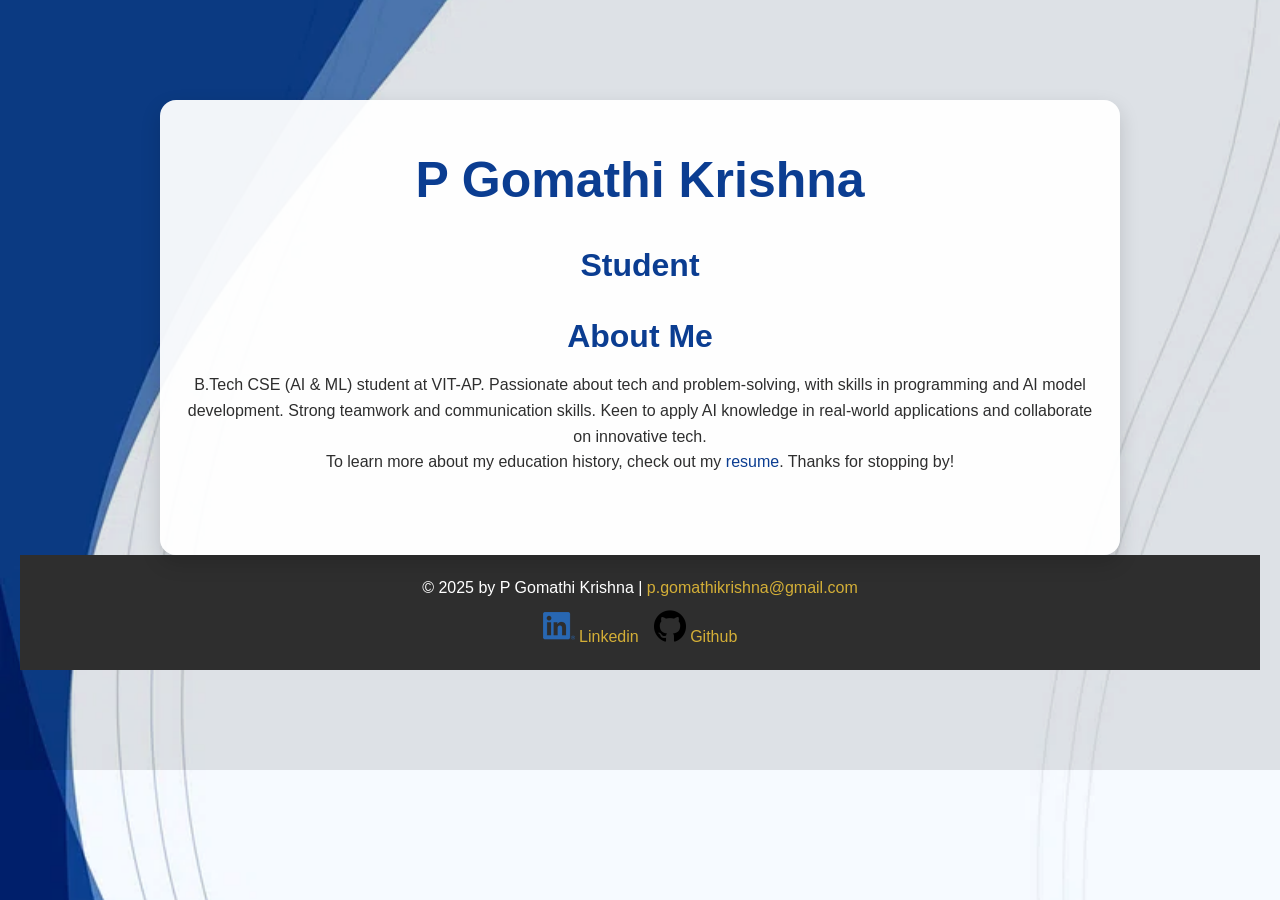
==== index.html @ f2b065a1 "initial commit" ====
<!DOCTYPE html>
<html lang="en">
  <head>
    <meta charset="UTF-8" />
    <meta name="viewport" content="width=device-width, initial-scale=1" />
    <title>P Gomathi Krishna | Student</title>
    <link rel="icon" type="image/x-icon" href="images/cv.png" />
    <link rel="stylesheet" href="Style.css" />
  </head>
  <body class="home">
    <!-- INTRO -->
    <div class="content-wrapper">
      <div class="content-bg">
        <header>
          <h1>P Gomathi Krishna</h1>
          <h2>Student</h2>
        </header>

        <!-- ABOUT ME -->
        <main>
          <section class="resume-section">
            <h2>About Me</h2>
            <p id="profile-summary">
              B.Tech CSE (AI & ML) student at VIT-AP. Passionate about tech and problem-solving,
             with skills in programming and AI model development. Strong teamwork and communication
             skills. Keen to apply AI knowledge in real-world applications and collaborate on innovative tech.
            </p>
            <p>
              To learn more about my education history, check out my
              <a href="resume.html">resume</a>. Thanks for stopping by!
            </p>
          </section>
        </main>
      </div>
    </div>

    <!-- FOOTER INFO, SOCIAL MEDIA -->
    <footer>
      <p>
       © 2025 by P Gomathi Krishna |
        <a href="mailto:p.gomathikrishna@gmail.com">p.gomathikrishna@gmail.com</a>
      </p>
      <ul class="socials">
        <li>
          <a href="https://www.linkedin.com/in/gomathi-krishna-73739b313/" target="_blank">
            <img src="icon-logo-linkedin.png" />
            Linkedin
          </a>
        </li>
        <li>
          <a href="https://github.com/gomathikrishna5" target="_blank">
            <img src="github logo.png"/>
            Github
          </a>
        </li>
      </ul>
    </footer>
  </body>
</html>
---- Style.css ----
/* Professional Theme Colors */
:root {
  --navy: #0b3d91;
  --gold: #d4af37;
  --white: #ffffff;
  --charcoal: #2e2e2e;
  --sky: #a2d2ff;
}

/* Global Styles */
html {
  font-size: 62.5%;
  box-sizing: border-box;
  scroll-behavior: smooth;
}
*, *::before, *::after {
  box-sizing: inherit;
  margin: 0;
  padding: 0;
}
body {
  font-family: 'Segoe UI', sans-serif;
  background: url('background.png') center/cover no-repeat fixed;
  color: var(--charcoal);
  font-size: 1.6rem;
  line-height: 1.6;
  backdrop-filter: brightness(0.9);
}

/* Wrapper */
.content-wrapper {
  max-width: 960px;
  margin: auto;
  padding: 40px 20px;
  background: rgba(255, 255, 255, 0.95);
  border-radius: 16px;
  animation: fadeInUp 1.5s ease forwards;
  box-shadow: 0 8px 20px rgba(0,0,0,0.15);
}

/* Headings */
h1, h2, h3 {
  color: var(--navy);
  font-weight: 600;
  animation: fadeIn 1.5s ease forwards;
}
h1 {
  font-size: 5rem;
  margin-bottom: 10px;
}
h2 {
  font-size: 3.2rem;
  margin: 20px 0 10px;
}
h3 {
  font-size: 2.2rem;
  margin-bottom: 5px;
}

/* Links & Buttons */
a {
  color: var(--navy);
  text-decoration: none;
  transition: all 0.3s ease;
  position: relative;
}
a:hover {
  color: var(--gold);
  transform: scale(1.05);
}

.btn {
  background-color: var(--navy);
  color: var(--white);
  padding: 10px 20px;
  border: none;
  border-radius: 8px;
  font-size: 1.4rem;
  text-transform: uppercase;
  cursor: pointer;
  transition: all 0.3s ease;
  animation: pulse 2.5s infinite;
}
.btn:hover {
  background-color: var(--gold);
  color: var(--navy);
  transform: scale(1.1);
  animation: none;
}

/* Home Intro Section */
.home {
  text-align: center;
  padding: 100px 20px;
  animation: slideIn 1.5s ease-out forwards;
}

/* Sections */
section {
  margin-bottom: 40px;
  opacity: 0;
  transform: translateY(30px);
  animation: fadeInUp 1.2s ease forwards;
}
section:nth-of-type(1) { animation-delay: 0.2s; }
section:nth-of-type(2) { animation-delay: 0.4s; }
section:nth-of-type(3) { animation-delay: 0.6s; }
section:nth-of-type(4) { animation-delay: 0.8s; }

/* Table Layouts */
table {
  width: 100%;
  border-collapse: collapse;
  margin-top: 15px;
  box-shadow: 0 4px 10px rgba(0,0,0,0.1);
  border-radius: 8px;
  overflow: hidden;
  animation: fadeIn 1.5s ease forwards;
}
th, td {
  border: 1px solid var(--sky);
  padding: 12px 15px;
  text-align: left;
}
th {
  background-color: var(--navy);
  color: var(--white);
  font-weight: 600;
}
tbody tr:nth-child(even) {
  background-color: #f9faff;
  transition: background-color 0.3s ease;
}
tbody tr:hover {
  background-color: var(--sky);
  color: var(--navy);
}
td {
  background-color: var(--white);
}

/* Images inside projects or table */
.project-item img, table img {
  width: 100%;
  border-radius: 8px;
  transition: transform 0.4s ease;
}
.project-item img:hover, table img:hover {
  transform: scale(1.05);
}

/* Footer */
footer {
  background-color: var(--charcoal);
  color: var(--white);
  text-align: center;
  padding: 20px;
  opacity: 0;
  animation: fadeIn 2s ease forwards 1.8s;
}
footer a {
  color: var(--gold);
  transition: color 0.3s ease, transform 0.3s ease;
}
footer a:hover {
  color: var(--sky);
  transform: scale(1.2);
}
.socials {
  list-style: none;
  display: flex;
  justify-content: center;
  gap: 15px;
  padding-top: 10px;
}
.socials img {
  width: 32px;
  cursor: pointer;
  transition: transform 0.3s ease, opacity 0.3s ease;
}
.socials img:hover {
  transform: scale(1.15);
  opacity: 0.8;
}

/* Animations */
@keyframes fadeIn {
  from { opacity: 0; }
  to { opacity: 1; }
}
@keyframes fadeInUp {
  from { opacity: 0; transform: translateY(30px); }
  to { opacity: 1; transform: translateY(0); }
}
@keyframes slideIn {
  from { opacity: 0; transform: translateX(-20px); }
  to { opacity: 1; transform: translateX(0); }
}
@keyframes pulse {
  0%, 100% { transform: scale(1); box-shadow: 0 0 0 0 rgba(212, 175, 55, 0.7); }
  50% { transform: scale(1.05); box-shadow: 0 0 12px 8px rgba(212, 175, 55, 0); }
}

/* Responsive */
@media (max-width: 600px) {
  h1 { font-size: 3.8rem; }
  h2 { font-size: 2.4rem; }
  .content-wrapper { padding: 20px; }
}
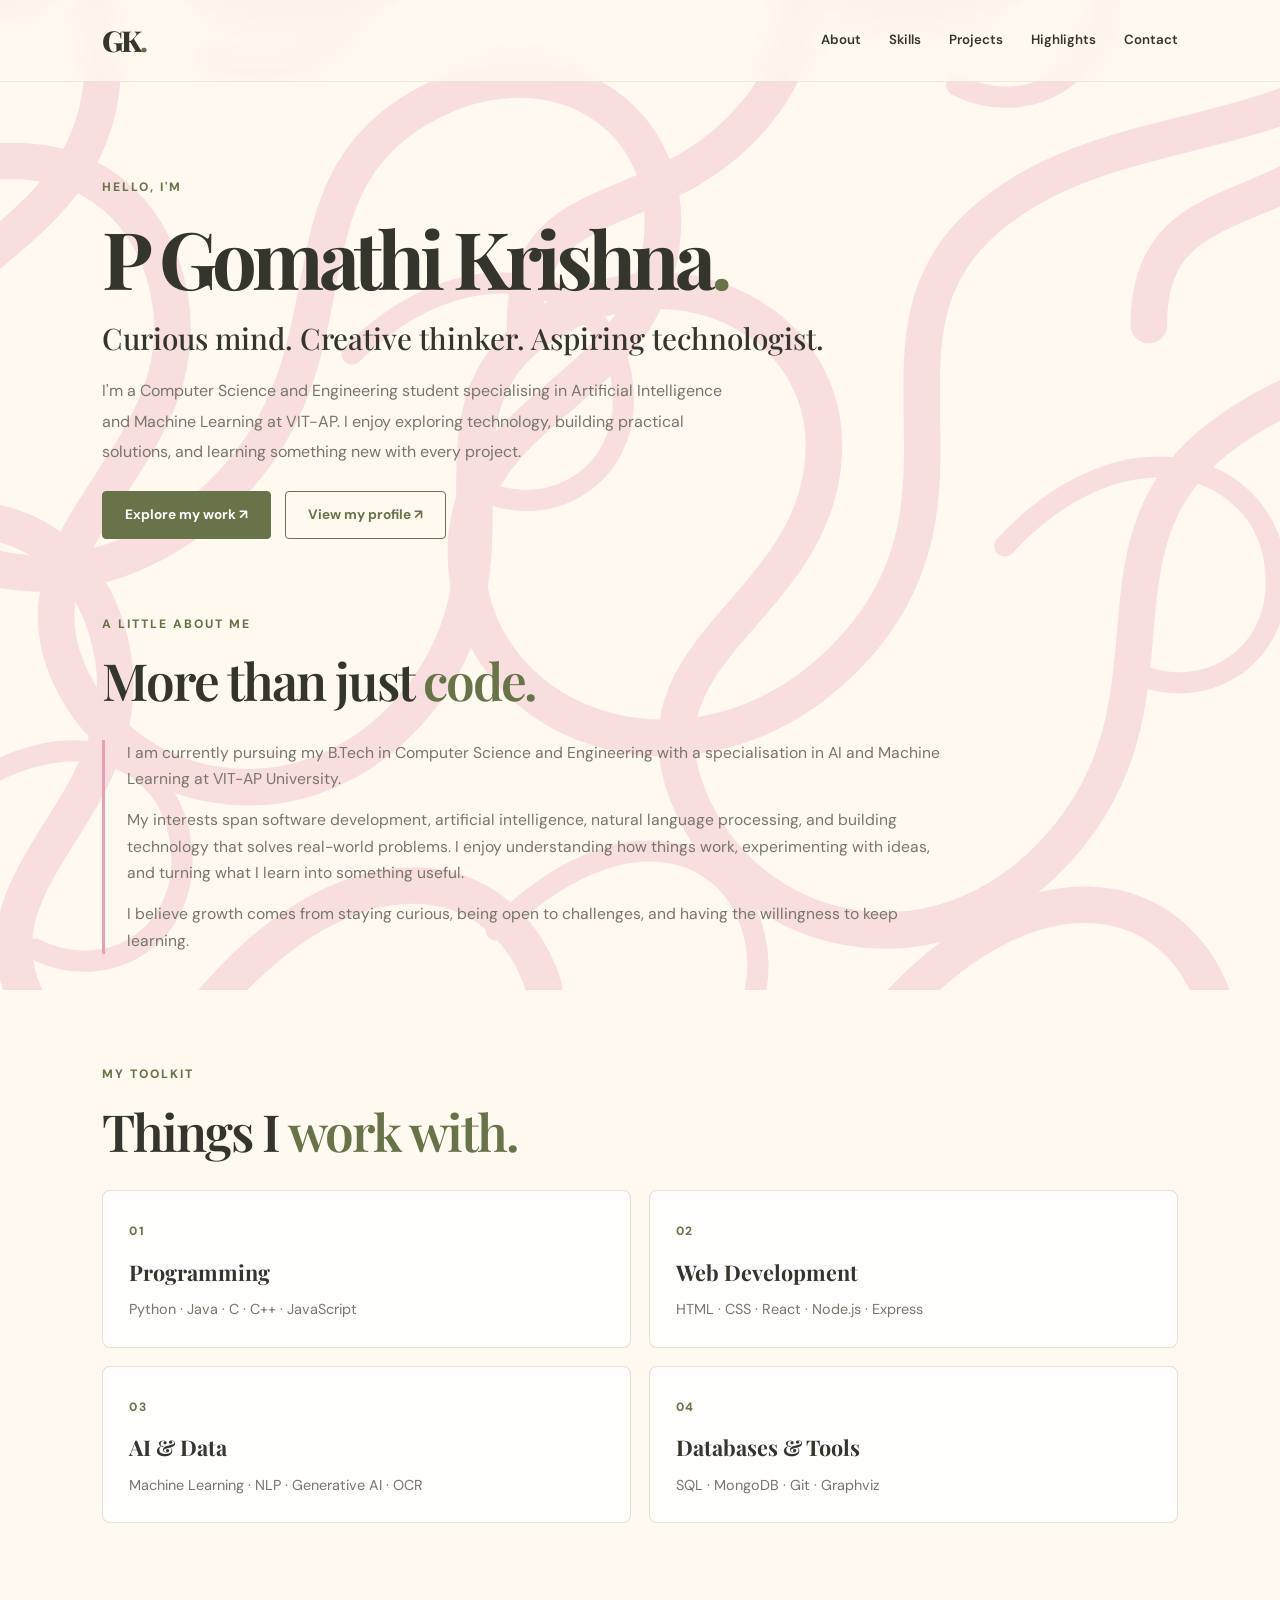
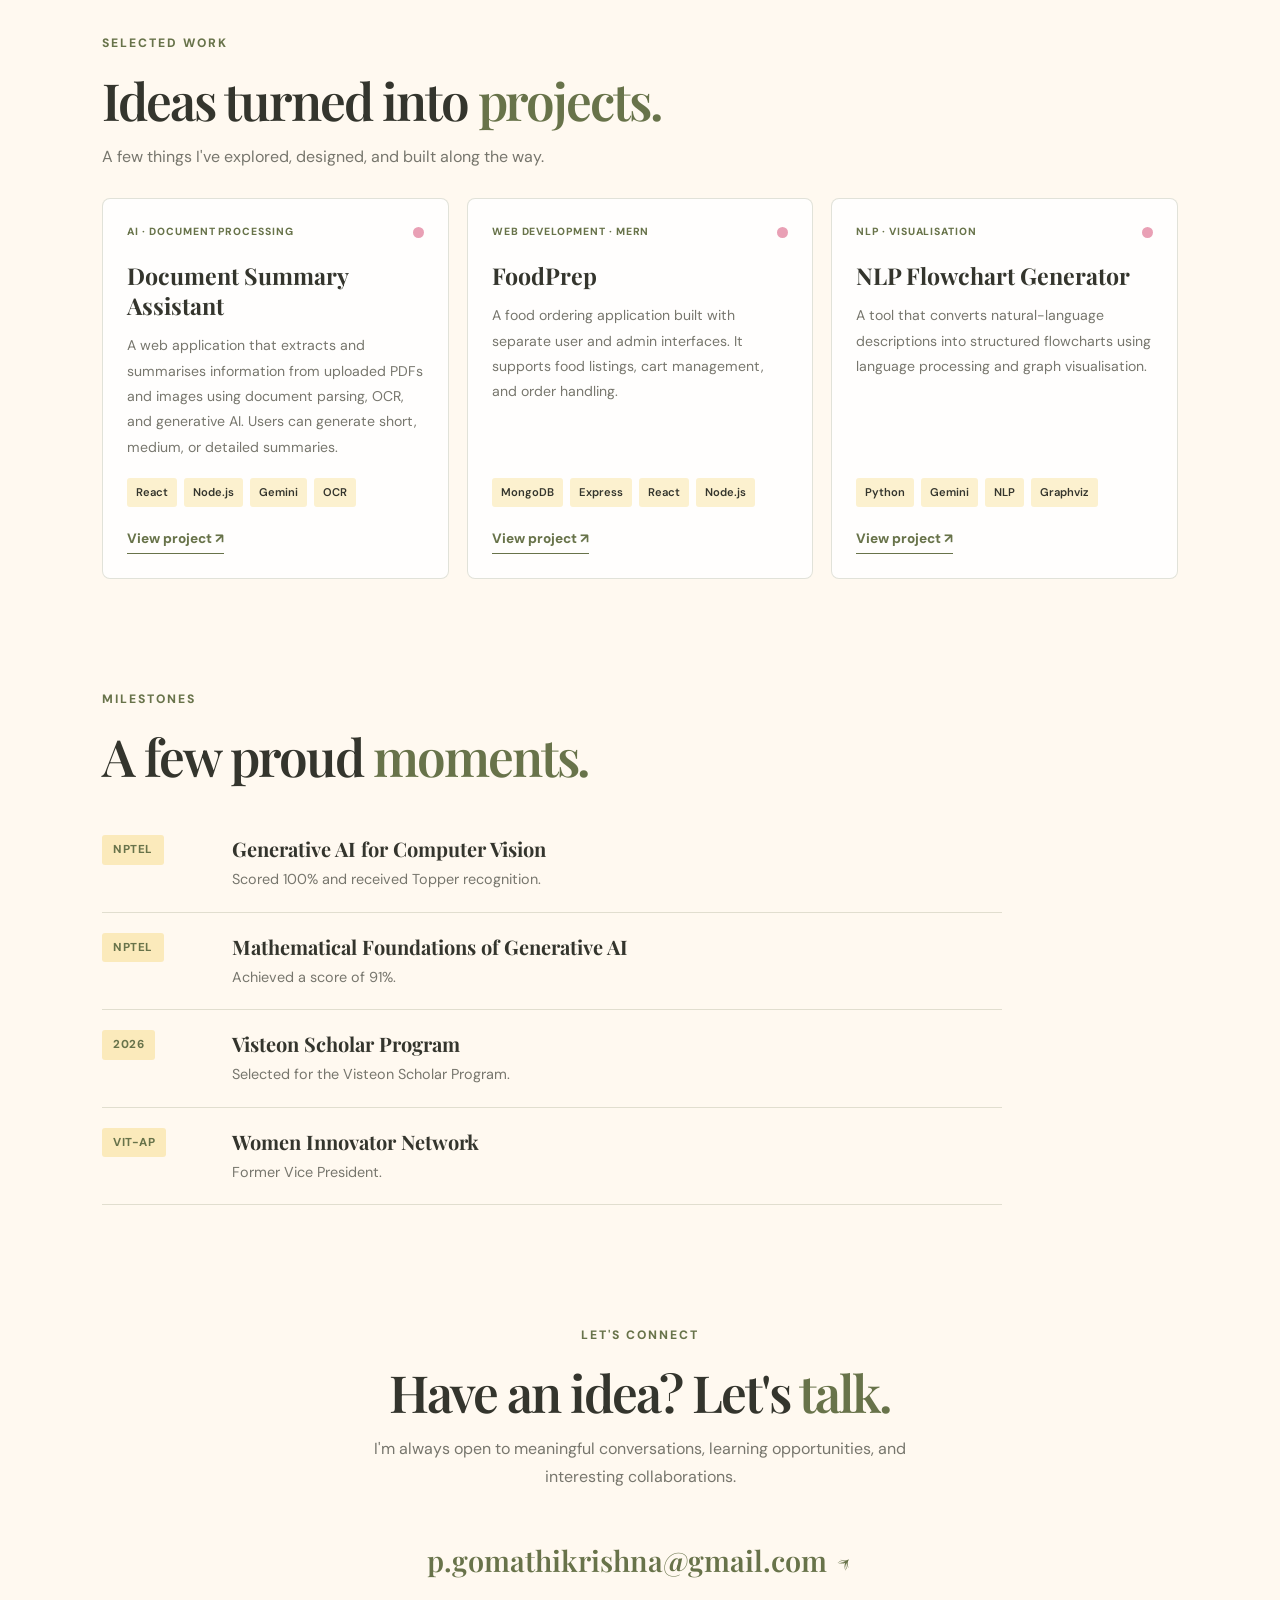
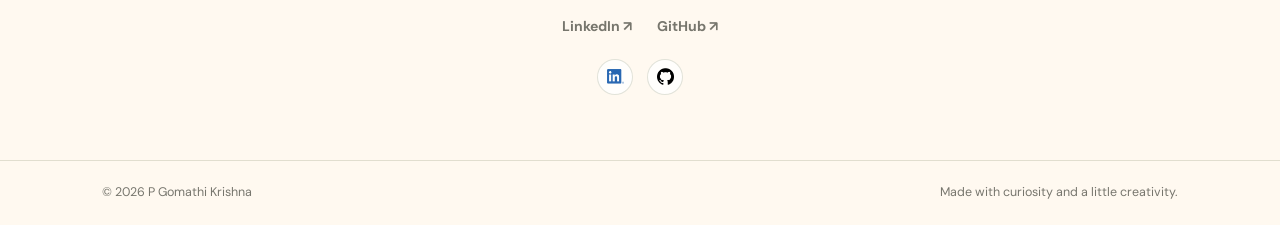
==== commit 71fb2601: "Update portfolio and add README" ====
--- a/index.html
+++ b/index.html
@@ -1,59 +1,266 @@
+
 <!DOCTYPE html>
 <html lang="en">
-  <head>
-    <meta charset="UTF-8" />
-    <meta name="viewport" content="width=device-width, initial-scale=1" />
-    <title>P Gomathi Krishna | Student</title>
-    <link rel="icon" type="image/x-icon" href="images/cv.png" />
-    <link rel="stylesheet" href="Style.css" />
-  </head>
-  <body class="home">
-    <!-- INTRO -->
-    <div class="content-wrapper">
-      <div class="content-bg">
-        <header>
-          <h1>P Gomathi Krishna</h1>
-          <h2>Student</h2>
-        </header>
-
-        <!-- ABOUT ME -->
-        <main>
-          <section class="resume-section">
-            <h2>About Me</h2>
-            <p id="profile-summary">
-              B.Tech CSE (AI & ML) student at VIT-AP. Passionate about tech and problem-solving,
-             with skills in programming and AI model development. Strong teamwork and communication
-             skills. Keen to apply AI knowledge in real-world applications and collaborate on innovative tech.
-            </p>
-            <p>
-              To learn more about my education history, check out my
-              <a href="resume.html">resume</a>. Thanks for stopping by!
-            </p>
-          </section>
-        </main>
-      </div>
-    </div>
-
-    <!-- FOOTER INFO, SOCIAL MEDIA -->
-    <footer>
-      <p>
-       © 2025 by P Gomathi Krishna |
-        <a href="mailto:p.gomathikrishna@gmail.com">p.gomathikrishna@gmail.com</a>
-      </p>
-      <ul class="socials">
-        <li>
-          <a href="https://www.linkedin.com/in/gomathi-krishna-73739b313/" target="_blank">
-            <img src="icon-logo-linkedin.png" />
-            Linkedin
-          </a>
-        </li>
-        <li>
-          <a href="https://github.com/gomathikrishna5" target="_blank">
-            <img src="github logo.png"/>
-            Github
-          </a>
-        </li>
-      </ul>
-    </footer>
-  </body>
+<head>
+  <meta charset="UTF-8">
+  <meta name="viewport" content="width=device-width, initial-scale=1.0">
+  <meta name="description" content="Portfolio of P Gomathi Krishna, Computer Science and Engineering student specialising in AI and Machine Learning.">
+  <title>P Gomathi Krishna | Portfolio</title>
+  <link rel="stylesheet" href="Style.css">
+</head>
+<body>
+
+  <header class="site-header">
+    <a href="index.html" class="logo">GK<span>.</span></a>
+    <nav class="navigation">
+      <a href="#about">About</a>
+      <a href="#skills">Skills</a>
+      <a href="#projects">Projects</a>
+      <a href="#highlights">Highlights</a>
+      <a href="#contact">Contact</a>
+    </nav>
+  </header>
+
+  <main>
+
+    <!-- HERO -->
+    <section class="hero">
+      <div class="hero-content">
+        <p class="eyebrow">HELLO, I'M</p>
+        <h1>P Gomathi Krishna<span>.</span></h1>
+        <h2>Curious mind. Creative thinker. Aspiring technologist.</h2>
+
+        <p class="hero-description">
+          I'm a Computer Science and Engineering student specialising in
+          Artificial Intelligence and Machine Learning at VIT-AP.
+          I enjoy exploring technology, building practical solutions,
+          and learning something new with every project.
+        </p>
+
+        <div class="hero-actions">
+          <a href="#projects" class="button button-primary">Explore my work ↗</a>
+          <a href="resume.html" class="button button-outline">View my profile ↗</a>
+        </div>
+      </div>
+    </section>
+
+    <!-- ABOUT -->
+    <section class="section about-section" id="about">
+      <div class="section-heading">
+        <p class="section-kicker">A LITTLE ABOUT ME</p>
+        <h2>More than just <span>code.</span></h2>
+      </div>
+
+      <div class="about-content">
+        <p>
+          I am currently pursuing my B.Tech in Computer Science and
+          Engineering with a specialisation in AI and Machine Learning
+          at VIT-AP University.
+        </p>
+        <p>
+          My interests span software development, artificial intelligence,
+          natural language processing, and building technology that
+          solves real-world problems. I enjoy understanding how things
+          work, experimenting with ideas, and turning what I learn into
+          something useful.
+        </p>
+        <p>
+          I believe growth comes from staying curious, being open to
+          challenges, and having the willingness to keep learning.
+        </p>
+      </div>
+    </section>
+
+    <!-- SKILLS -->
+    <section class="section skills-section" id="skills">
+      <div class="section-heading">
+        <p class="section-kicker">MY TOOLKIT</p>
+        <h2>Things I <span>work with.</span></h2>
+      </div>
+
+      <div class="skills-grid">
+        <article class="skill-card">
+          <span class="skill-number">01</span>
+          <h3>Programming</h3>
+          <p>Python · Java · C · C++ · JavaScript</p>
+        </article>
+
+        <article class="skill-card">
+          <span class="skill-number">02</span>
+          <h3>Web Development</h3>
+          <p>HTML · CSS · React · Node.js · Express</p>
+        </article>
+
+        <article class="skill-card">
+          <span class="skill-number">03</span>
+          <h3>AI & Data</h3>
+          <p>Machine Learning · NLP · Generative AI · OCR</p>
+        </article>
+
+        <article class="skill-card">
+          <span class="skill-number">04</span>
+          <h3>Databases & Tools</h3>
+          <p>SQL · MongoDB · Git · Graphviz</p>
+        </article>
+      </div>
+    </section>
+
+    <!-- PROJECTS -->
+    <section class="section projects-section" id="projects">
+      <div class="section-heading">
+        <p class="section-kicker">SELECTED WORK</p>
+        <h2>Ideas turned into <span>projects.</span></h2>
+        <p class="section-description">
+          A few things I've explored, designed, and built along the way.
+        </p>
+      </div>
+
+      <div class="projects-grid">
+
+        <article class="project-card">
+          <div class="project-topline">
+            <span class="project-category">AI · DOCUMENT PROCESSING</span>
+            <span class="project-symbol"></span>
+          </div>
+          <h3>Document Summary Assistant</h3>
+          <p>
+            A web application that extracts and summarises information
+            from uploaded PDFs and images using document parsing,
+            OCR, and generative AI. Users can generate short, medium,
+            or detailed summaries.
+          </p>
+          <div class="project-tags">
+            <span>React</span>
+            <span>Node.js</span>
+            <span>Gemini</span>
+            <span>OCR</span>
+          </div>
+          <a class="text-link" href="https://github.com/gomathikrishna5/document-summary-assistant" target="_blank" rel="noopener noreferrer">View project ↗</a>
+        </article>
+
+        <article class="project-card">
+          <div class="project-topline">
+            <span class="project-category">WEB DEVELOPMENT · MERN</span>
+            <span class="project-symbol"></span>
+          </div>
+          <h3>FoodPrep</h3>
+          <p>
+            A food ordering application built with separate user and
+            admin interfaces. It supports food listings, cart
+            management, and order handling.
+          </p>
+          <div class="project-tags">
+            <span>MongoDB</span>
+            <span>Express</span>
+            <span>React</span>
+            <span>Node.js</span>
+          </div>
+          <a class="text-link" href="https://github.com/gomathikrishna5/FoodPrep" target="_blank" rel="noopener noreferrer">View project ↗</a>
+        </article>
+
+        <article class="project-card">
+          <div class="project-topline">
+            <span class="project-category">NLP · VISUALISATION</span>
+            <span class="project-symbol"></span>
+          </div>
+          <h3>NLP Flowchart Generator</h3>
+          <p>
+            A tool that converts natural-language descriptions into
+            structured flowcharts using language processing and
+            graph visualisation.
+          </p>
+          <div class="project-tags">
+            <span>Python</span>
+            <span>Gemini</span>
+            <span>NLP</span>
+            <span>Graphviz</span>
+          </div>
+          <a class="text-link" href="https://github.com/gomathikrishna5/nlp-flowchart-generator" target="_blank" rel="noopener noreferrer">View project ↗</a>
+        </article>
+
+      </div>
+    </section>
+
+    <!-- HIGHLIGHTS -->
+    <section class="section highlights-section" id="highlights">
+      <div class="section-heading">
+        <p class="section-kicker">MILESTONES</p>
+        <h2>A few proud <span>moments.</span></h2>
+      </div>
+
+      <div class="highlight-list">
+
+        <article class="highlight-item">
+          <span class="highlight-year">NPTEL</span>
+          <div>
+            <h3>Generative AI for Computer Vision</h3>
+            <p>Scored 100% and received Topper recognition.</p>
+          </div>
+        </article>
+
+        <article class="highlight-item">
+          <span class="highlight-year">NPTEL</span>
+          <div>
+            <h3>Mathematical Foundations of Generative AI</h3>
+            <p>Achieved a score of 91%.</p>
+          </div>
+        </article>
+
+        <article class="highlight-item">
+          <span class="highlight-year">2026</span>
+          <div>
+            <h3>Visteon Scholar Program</h3>
+            <p>Selected for the Visteon Scholar Program.</p>
+          </div>
+        </article>
+
+        <article class="highlight-item">
+          <span class="highlight-year">VIT-AP</span>
+          <div>
+            <h3>Women Innovator Network</h3>
+            <p>Former Vice President.</p>
+          </div>
+        </article>
+
+      </div>
+    </section>
+
+    <!-- CONTACT -->
+    <section class="section contact-section" id="contact">
+      <div class="section-heading">
+        <p class="section-kicker">LET'S CONNECT</p>
+        <h2>Have an idea? Let's <span>talk.</span></h2>
+        <p class="section-description">
+          I'm always open to meaningful conversations, learning
+          opportunities, and interesting collaborations.
+        </p>
+      </div>
+
+      <a class="contact-email" href="mailto:p.gomathikrishna@gmail.com">
+        p.gomathikrishna@gmail.com ↗
+      </a>
+
+      <div class="contact-links">
+        <a href="https://www.linkedin.com/in/gomathi-krishna-73739b313/" target="_blank" rel="noopener noreferrer">LinkedIn ↗</a>
+        <a href="https://github.com/gomathikrishna5" target="_blank" rel="noopener noreferrer">GitHub ↗</a>
+      </div>
+
+      <div class="social-icons">
+        <a class="social-icon" href="https://www.linkedin.com/in/gomathi-krishna-73739b313/" target="_blank" rel="noopener noreferrer" aria-label="LinkedIn">
+          <img src="icon-logo-linkedin.png" alt="LinkedIn">
+        </a>
+        <a class="social-icon" href="https://github.com/gomathikrishna5" target="_blank" rel="noopener noreferrer" aria-label="GitHub">
+          <img src="github logo.png" alt="GitHub">
+        </a>
+      </div>
+    </section>
+
+  </main>
+
+  <footer class="site-footer">
+    <p>© 2026 P Gomathi Krishna</p>
+    <p>Made with curiosity and a little creativity.</p>
+  </footer>
+
+</body>
 </html>
--- a/Style.css
+++ b/Style.css
@@ -1,209 +1,885 @@
-/* Professional Theme Colors */
+
+@import url('https://fonts.googleapis.com/css2?family=DM+Sans:wght@400;500;600;700;800&family=Playfair+Display:wght@500;600;700;800&display=swap');
+
 :root {
-  --navy: #0b3d91;
-  --gold: #d4af37;
-  --white: #ffffff;
-  --charcoal: #2e2e2e;
-  --sky: #a2d2ff;
-}
-
-/* Global Styles */
-html {
-  font-size: 62.5%;
+  --blush: #E9A0B5;
+  --olive: #68734A;
+  --yellow: #F5D77A;
+  --ivory: #FFF9F0;
+  --dark: #34352D;
+  --muted: #77766D;
+  --white: #FFFFFF;
+  --border: rgba(104, 115, 74, 0.2);
+  --serif: 'Playfair Display', Georgia, serif;
+  --sans: 'DM Sans', Arial, sans-serif;
+}
+
+* {
   box-sizing: border-box;
-  scroll-behavior: smooth;
-}
-*, *::before, *::after {
-  box-sizing: inherit;
   margin: 0;
   padding: 0;
 }
+
+html {
+  scroll-behavior: smooth;
+  scroll-padding-top: 90px;
+}
+
 body {
-  font-family: 'Segoe UI', sans-serif;
-  background: url('background.png') center/cover no-repeat fixed;
-  color: var(--charcoal);
-  font-size: 1.6rem;
-  line-height: 1.6;
-  backdrop-filter: brightness(0.9);
-}
-
-/* Wrapper */
-.content-wrapper {
-  max-width: 960px;
-  margin: auto;
-  padding: 40px 20px;
-  background: rgba(255, 255, 255, 0.95);
-  border-radius: 16px;
-  animation: fadeInUp 1.5s ease forwards;
-  box-shadow: 0 8px 20px rgba(0,0,0,0.15);
-}
-
-/* Headings */
-h1, h2, h3 {
-  color: var(--navy);
+  min-height: 100vh;
+  background-color: var(--ivory);
+  color: var(--dark);
+  font-family: var(--sans);
+  line-height: 1.7;
+  position: relative;
+  isolation: isolate;
+  overflow-x: hidden;
+}
+
+/* DENSE BLUSH-PINK SWIRL BACKGROUND */
+body::before {
+  content: "";
+  position: fixed;
+  inset: -10%;
+  z-index: -1;
+  pointer-events: none;
+  opacity: 0.30;
+  background-image: url("data:image/svg+xml,%3Csvg xmlns='http://www.w3.org/2000/svg' viewBox='0 0 1600 1200' preserveAspectRatio='xMidYMid slice'%3E%3Cg fill='none' stroke='%23E9A0B5' stroke-width='38' stroke-linecap='round'%3E%3Cpath d='M-150 180 C80 -20 250 40 240 210 C230 390 20 400 10 570 C0 730 210 790 360 650 C510 510 420 340 560 250 C700 160 850 250 820 400 C790 550 600 560 620 730 C640 900 870 970 1020 810 C1170 650 1020 480 1160 360 C1300 240 1500 300 1650 120'/%3E%3Cpath d='M-120 430 C100 230 280 280 310 440 C340 600 150 680 200 820 C250 960 450 1010 570 860 C690 710 560 560 700 470 C840 380 1010 470 990 620 C970 770 790 810 850 960 C910 1110 1110 1160 1240 1010 C1370 860 1260 700 1400 590 C1540 480 1660 540 1760 390'/%3E%3Cpath d='M-160 790 C40 610 220 650 250 810 C280 970 100 1040 160 1170'/%3E%3Cpath d='M380 -150 C200 40 320 170 470 140 C620 110 660 -40 800 -30 C940 -20 1020 130 920 250 C820 370 680 320 680 470'/%3E%3Cpath d='M1030 -160 C850 40 970 170 1120 140 C1270 110 1310 -40 1450 -30 C1590 -20 1670 130 1570 250 C1470 370 1330 320 1330 470'/%3E%3Cpath d='M350 1180 C500 1000 660 1030 700 1160'/%3E%3Cpath d='M1050 1200 C1200 1020 1360 1050 1400 1180'/%3E%3C/g%3E%3Cg fill='none' stroke='%23E9A0B5' stroke-width='22' stroke-linecap='round'%3E%3Cpath d='M-100 40 C100 190 180 160 260 50 C340 -60 470 -30 500 70 C530 170 430 230 350 190'/%3E%3Cpath d='M650 1100 C780 970 900 1010 920 1110 C940 1210 850 1270 770 1230'/%3E%3Cpath d='M1180 700 C1300 570 1440 610 1460 710 C1480 810 1390 870 1310 830'/%3E%3Cpath d='M40 1000 C170 870 300 900 320 1000 C340 1100 250 1160 170 1120'/%3E%3Cpath d='M500 500 C620 380 760 420 780 520 C800 620 710 680 630 640'/%3E%3Cpath d='M1000 80 C1120 -40 1260 0 1280 100 C1300 200 1210 260 1130 220'/%3E%3C/g%3E%3C/svg%3E");
+  background-size: cover;
+  background-position: center;
+  background-repeat: no-repeat;
+}
+
+a {
+  color: inherit;
+  text-decoration: none;
+}
+
+button {
+  font: inherit;
+}
+
+img {
+  max-width: 100%;
+  display: block;
+}
+
+/* HEADER */
+.site-header {
+  width: 100%;
+  min-height: 76px;
+  padding: 16px 8%;
+  display: flex;
+  align-items: center;
+  justify-content: space-between;
+  gap: 24px;
+  position: relative;
+  z-index: 5;
+  background: rgba(255, 249, 240, 0.78);
+  backdrop-filter: blur(12px);
+  border-bottom: 1px solid rgba(104, 115, 74, 0.12);
+}
+
+.logo {
+  font-family: var(--serif);
+  font-size: 1.8rem;
+  font-weight: 800;
+  letter-spacing: -0.08em;
+}
+
+.logo span,
+.hero h1 span,
+.section-heading h2 span,
+.profile-hero h1 span {
+  color: var(--olive);
+}
+
+.navigation {
+  display: flex;
+  align-items: center;
+  gap: 28px;
+}
+
+.navigation a {
+  font-size: 0.83rem;
   font-weight: 600;
-  animation: fadeIn 1.5s ease forwards;
-}
-h1 {
-  font-size: 5rem;
-  margin-bottom: 10px;
-}
-h2 {
-  font-size: 3.2rem;
-  margin: 20px 0 10px;
-}
-h3 {
-  font-size: 2.2rem;
+  color: var(--dark);
+  transition: color 0.2s ease;
+}
+
+.navigation a:hover {
+  color: var(--olive);
+}
+
+/* HERO */
+.hero {
+  min-height: auto;
+  padding: 95px 8% 45px;
+  display: flex;
+  align-items: center;
+  position: relative;
+}
+
+.hero-content {
+  max-width: 850px;
+}
+
+.eyebrow,
+.section-kicker {
+  color: var(--olive);
+  font-size: 0.76rem;
+  font-weight: 800;
+  letter-spacing: 0.16em;
+  text-transform: uppercase;
+  margin-bottom: 16px;
+}
+
+.hero h1 {
+  font-family: var(--serif);
+  font-size: clamp(2.5rem, 6.2vw, 5.4rem);
+  font-weight: 700;
+  letter-spacing: -0.065em;
+  line-height: 1.1;
+  white-space: nowrap;
+  margin-bottom: 16px;
+}
+
+.hero h2 {
+  font-family: var(--serif);
+  font-size: clamp(1.25rem, 2.5vw, 1.85rem);
+  font-weight: 500;
+  line-height: 1.4;
+  margin-bottom: 18px;
+}
+
+.hero-description {
+  max-width: 650px;
+  color: var(--muted);
+  font-size: 1rem;
+  line-height: 1.9;
+  margin-bottom: 24px;
+}
+
+.hero-actions {
+  display: flex;
+  align-items: center;
+  flex-wrap: wrap;
+  gap: 14px;
+}
+
+.button {
+  min-height: 46px;
+  padding: 11px 22px;
+  border: 1px solid var(--olive);
+  border-radius: 4px;
+  display: inline-flex;
+  align-items: center;
+  justify-content: center;
+  font-size: 0.85rem;
+  font-weight: 700;
+  cursor: pointer;
+  transition: transform 0.2s ease, background 0.2s ease;
+}
+
+.button:hover {
+  transform: translateY(-3px);
+}
+
+.button-primary {
+  color: var(--white);
+  background: var(--olive);
+}
+
+.button-primary:hover {
+  background: #535e3a;
+}
+
+.button-outline {
+  color: var(--olive);
+  background: rgba(255, 249, 240, 0.7);
+}
+
+.button-outline:hover {
+  background: var(--yellow);
+}
+
+/* GENERAL SECTIONS */
+.section {
+  padding: 55px 8%;
+  position: relative;
+}
+
+.section-heading {
+  max-width: 760px;
+  margin-bottom: 28px;
+}
+
+.section-heading h2 {
+  font-family: var(--serif);
+  font-size: clamp(2rem, 4vw, 3.2rem);
+  line-height: 1.2;
+  font-weight: 600;
+  letter-spacing: -0.04em;
+}
+
+.section-description {
+  color: var(--muted);
+  margin-top: 12px;
+  max-width: 600px;
+}
+
+/* ABOUT */
+.about-section {
+  padding-top: 30px;
+}
+
+.about-content {
+  max-width: 850px;
+  padding-left: 22px;
+  border-left: 3px solid var(--blush);
+}
+
+.about-content p {
+  color: var(--muted);
+  margin-bottom: 14px;
+  font-size: 0.98rem;
+}
+
+.about-content p:last-child {
+  margin-bottom: 0;
+}
+
+/* SKILLS */
+.skills-grid {
+  display: grid;
+  grid-template-columns: repeat(2, minmax(0, 1fr));
+  gap: 18px;
+}
+
+.skill-card {
+  padding: 25px 26px;
+  background: rgba(255, 255, 255, 0.76);
+  border: 1px solid var(--border);
+  border-radius: 8px;
+  transition: transform 0.2s ease, box-shadow 0.2s ease;
+}
+
+.skill-card:hover,
+.project-card:hover {
+  transform: translateY(-5px);
+  box-shadow: 0 14px 35px rgba(52, 53, 45, 0.08);
+}
+
+.skill-number {
+  color: var(--olive);
+  font-size: 0.75rem;
+  font-weight: 800;
+  letter-spacing: 0.12em;
+}
+
+.skill-card h3 {
+  font-family: var(--serif);
+  font-size: 1.35rem;
+  margin: 10px 0 7px;
+}
+
+.skill-card p {
+  color: var(--muted);
+  font-size: 0.9rem;
+}
+
+/* PROJECTS */
+.projects-grid {
+  display: grid;
+  grid-template-columns: repeat(3, minmax(0, 1fr));
+  gap: 18px;
+  align-items: stretch;
+}
+
+.project-card {
+  min-height: 330px;
+  padding: 24px;
+  display: flex;
+  flex-direction: column;
+  background: rgba(255, 255, 255, 0.82);
+  border: 1px solid var(--border);
+  border-radius: 8px;
+  transition: transform 0.2s ease, box-shadow 0.2s ease;
+}
+
+.project-topline {
+  display: flex;
+  justify-content: space-between;
+  align-items: center;
+  gap: 12px;
+  margin-bottom: 20px;
+}
+
+.project-category {
+  color: var(--olive);
+  font-size: 0.65rem;
+  font-weight: 800;
+  letter-spacing: 0.09em;
+}
+
+.project-symbol {
+  width: 11px;
+  height: 11px;
+  min-width: 11px;
+  border-radius: 50%;
+  background: var(--blush);
+}
+
+.project-card h3 {
+  font-family: var(--serif);
+  font-size: 1.45rem;
+  line-height: 1.3;
+  margin-bottom: 12px;
+}
+
+.project-card > p {
+  color: var(--muted);
+  font-size: 0.88rem;
+  line-height: 1.8;
+  margin-bottom: 18px;
+}
+
+.project-tags {
+  display: flex;
+  flex-wrap: wrap;
+  gap: 7px;
+  margin-top: auto;
+  margin-bottom: 20px;
+}
+
+.project-tags span {
+  padding: 5px 9px;
+  border-radius: 3px;
+  background: rgba(245, 215, 122, 0.35);
+  color: var(--dark);
+  font-size: 0.7rem;
+  font-weight: 600;
+}
+
+.text-link {
+  color: var(--olive);
+  font-size: 0.85rem;
+  font-weight: 800;
+  display: inline-block;
+  width: fit-content;
+  border-bottom: 1px solid var(--olive);
+  padding-bottom: 3px;
+}
+
+.text-link:hover {
+  color: #424b30;
+}
+
+/* HIGHLIGHTS */
+.highlight-list {
+  max-width: 900px;
+}
+
+.highlight-item {
+  display: grid;
+  grid-template-columns: 110px 1fr;
+  gap: 20px;
+  align-items: start;
+  padding: 20px 0;
+  border-bottom: 1px solid var(--border);
+}
+
+.highlight-year {
+  width: fit-content;
+  padding: 5px 11px;
+  border-radius: 3px;
+  background: rgba(245, 215, 122, 0.45);
+  color: var(--olive);
+  font-size: 0.72rem;
+  font-weight: 800;
+  letter-spacing: 0.04em;
+}
+
+.highlight-item h3 {
+  font-family: var(--serif);
+  font-size: 1.25rem;
+  line-height: 1.4;
+  margin-bottom: 4px;
+}
+
+.highlight-item p {
+  color: var(--muted);
+  font-size: 0.9rem;
+}
+
+/* CONTACT */
+.contact-section {
+  text-align: center;
+  padding-top: 65px;
+  padding-bottom: 65px;
+}
+
+.contact-section .section-heading {
+  margin-left: auto;
+  margin-right: auto;
+}
+
+.contact-section .section-description {
+  margin-left: auto;
+  margin-right: auto;
+}
+
+.contact-email {
+  display: inline-block;
+  margin: 18px 0;
+  color: var(--olive);
+  font-family: var(--serif);
+  font-size: clamp(1.15rem, 2.8vw, 1.8rem);
+  font-weight: 600;
+  overflow-wrap: anywhere;
+}
+
+.contact-links {
+  display: flex;
+  align-items: center;
+  justify-content: center;
+  flex-wrap: wrap;
+  gap: 25px;
+  margin: 12px 0 20px;
+}
+
+.contact-links a {
+  color: var(--muted);
+  font-size: 0.88rem;
+  font-weight: 700;
+}
+
+.contact-links a:hover {
+  color: var(--olive);
+}
+
+/* SOCIAL ICONS: FIXED SMALL SIZE FOR BOTH LOGOS */
+.social-icons {
+  display: flex;
+  align-items: center;
+  justify-content: center;
+  gap: 14px;
+  margin-top: 18px;
+}
+
+.social-icon {
+  width: 36px;
+  height: 36px;
+  min-width: 36px;
+  display: flex;
+  align-items: center;
+  justify-content: center;
+  border: 1px solid var(--border);
+  border-radius: 50%;
+  background: rgba(255, 255, 255, 0.8);
+  overflow: hidden;
+  transition: transform 0.2s ease, background 0.2s ease;
+}
+
+.social-icon:hover {
+  transform: translateY(-3px);
+  background: var(--yellow);
+}
+
+.social-icons .social-icon img {
+  display: block;
+  width: 17px !important;
+  height: 17px !important;
+  max-width: 17px !important;
+  max-height: 17px !important;
+  object-fit: contain;
+}
+
+/* FOOTER */
+.site-footer {
+  min-height: 65px;
+  padding: 18px 8%;
+  display: flex;
+  justify-content: space-between;
+  align-items: center;
+  gap: 15px;
+  border-top: 1px solid var(--border);
+  background: rgba(255, 249, 240, 0.75);
+  color: var(--muted);
+  font-size: 0.78rem;
+}
+
+/* PROFILE PAGE */
+.resume-page {
+  width: min(100% - 40px, 1050px);
+  margin: 0 auto;
+  padding-bottom: 50px;
+}
+
+.profile-hero {
+  padding: 65px 0 45px;
+  border-bottom: 1px solid var(--border);
+}
+
+.profile-hero h1 {
+  font-family: var(--serif);
+  font-size: clamp(2rem, 5.2vw, 4rem);
+  letter-spacing: -0.055em;
+  line-height: 1.15;
+  white-space: nowrap;
+  margin-bottom: 14px;
+}
+
+.profile-subtitle {
+  color: var(--olive);
+  font-weight: 700;
+  font-size: 0.95rem;
+  margin-bottom: 18px;
+}
+
+.profile-summary {
+  max-width: 820px;
+  color: var(--muted);
+  line-height: 1.9;
+}
+
+.profile-actions {
+  display: flex;
+  flex-wrap: wrap;
+  gap: 12px;
+  margin-top: 25px;
+}
+
+.profile-section {
+  padding: 42px 0;
+  border-bottom: 1px solid var(--border);
+}
+
+.profile-section .section-heading {
+  margin-bottom: 25px;
+}
+
+.profile-section .section-heading h2 {
+  font-size: clamp(1.8rem, 3.5vw, 2.6rem);
+}
+
+.timeline-list {
+  display: flex;
+  flex-direction: column;
+  gap: 0;
+}
+
+.timeline-item {
+  display: grid;
+  grid-template-columns: 145px 1fr;
+  gap: 22px;
+  padding: 18px 0;
+  border-bottom: 1px solid rgba(104, 115, 74, 0.12);
+}
+
+.timeline-item:last-child {
+  border-bottom: 0;
+}
+
+.timeline-date {
+  color: var(--olive);
+  font-size: 0.82rem;
+  font-weight: 800;
+}
+
+.timeline-item h3,
+.profile-project h3 {
+  font-family: var(--serif);
+  font-size: 1.3rem;
+  line-height: 1.4;
   margin-bottom: 5px;
 }
 
-/* Links & Buttons */
-a {
-  color: var(--navy);
-  text-decoration: none;
-  transition: all 0.3s ease;
-  position: relative;
-}
-a:hover {
-  color: var(--gold);
-  transform: scale(1.05);
-}
-
-.btn {
-  background-color: var(--navy);
-  color: var(--white);
-  padding: 10px 20px;
-  border: none;
-  border-radius: 8px;
-  font-size: 1.4rem;
-  text-transform: uppercase;
-  cursor: pointer;
-  transition: all 0.3s ease;
-  animation: pulse 2.5s infinite;
-}
-.btn:hover {
-  background-color: var(--gold);
-  color: var(--navy);
-  transform: scale(1.1);
-  animation: none;
-}
-
-/* Home Intro Section */
-.home {
-  text-align: center;
-  padding: 100px 20px;
-  animation: slideIn 1.5s ease-out forwards;
-}
-
-/* Sections */
-section {
-  margin-bottom: 40px;
-  opacity: 0;
-  transform: translateY(30px);
-  animation: fadeInUp 1.2s ease forwards;
-}
-section:nth-of-type(1) { animation-delay: 0.2s; }
-section:nth-of-type(2) { animation-delay: 0.4s; }
-section:nth-of-type(3) { animation-delay: 0.6s; }
-section:nth-of-type(4) { animation-delay: 0.8s; }
-
-/* Table Layouts */
-table {
-  width: 100%;
-  border-collapse: collapse;
-  margin-top: 15px;
-  box-shadow: 0 4px 10px rgba(0,0,0,0.1);
-  border-radius: 8px;
-  overflow: hidden;
-  animation: fadeIn 1.5s ease forwards;
-}
-th, td {
-  border: 1px solid var(--sky);
-  padding: 12px 15px;
-  text-align: left;
-}
-th {
-  background-color: var(--navy);
-  color: var(--white);
+.timeline-item p,
+.profile-project p {
+  color: var(--muted);
+  font-size: 0.9rem;
+}
+
+.timeline-item .timeline-subtitle {
+  color: var(--dark);
   font-weight: 600;
-}
-tbody tr:nth-child(even) {
-  background-color: #f9faff;
-  transition: background-color 0.3s ease;
-}
-tbody tr:hover {
-  background-color: var(--sky);
-  color: var(--navy);
-}
-td {
-  background-color: var(--white);
-}
-
-/* Images inside projects or table */
-.project-item img, table img {
-  width: 100%;
-  border-radius: 8px;
-  transition: transform 0.4s ease;
-}
-.project-item img:hover, table img:hover {
-  transform: scale(1.05);
-}
-
-/* Footer */
-footer {
-  background-color: var(--charcoal);
-  color: var(--white);
-  text-align: center;
-  padding: 20px;
-  opacity: 0;
-  animation: fadeIn 2s ease forwards 1.8s;
-}
-footer a {
-  color: var(--gold);
-  transition: color 0.3s ease, transform 0.3s ease;
-}
-footer a:hover {
-  color: var(--sky);
-  transform: scale(1.2);
-}
-.socials {
-  list-style: none;
-  display: flex;
-  justify-content: center;
-  gap: 15px;
-  padding-top: 10px;
-}
-.socials img {
-  width: 32px;
-  cursor: pointer;
-  transition: transform 0.3s ease, opacity 0.3s ease;
-}
-.socials img:hover {
-  transform: scale(1.15);
-  opacity: 0.8;
-}
-
-/* Animations */
-@keyframes fadeIn {
-  from { opacity: 0; }
-  to { opacity: 1; }
-}
-@keyframes fadeInUp {
-  from { opacity: 0; transform: translateY(30px); }
-  to { opacity: 1; transform: translateY(0); }
-}
-@keyframes slideIn {
-  from { opacity: 0; transform: translateX(-20px); }
-  to { opacity: 1; transform: translateX(0); }
-}
-@keyframes pulse {
-  0%, 100% { transform: scale(1); box-shadow: 0 0 0 0 rgba(212, 175, 55, 0.7); }
-  50% { transform: scale(1.05); box-shadow: 0 0 12px 8px rgba(212, 175, 55, 0); }
-}
-
-/* Responsive */
+  margin-bottom: 3px;
+}
+
+.profile-project-list {
+  display: flex;
+  flex-direction: column;
+  gap: 25px;
+}
+
+.profile-project {
+  padding: 22px 24px;
+  border: 1px solid var(--border);
+  border-radius: 7px;
+  background: rgba(255, 255, 255, 0.76);
+}
+
+.profile-project .project-stack {
+  color: var(--olive);
+  font-size: 0.8rem;
+  font-weight: 700;
+  margin-bottom: 12px;
+}
+
+.profile-project ul,
+.profile-list {
+  padding-left: 22px;
+  margin: 12px 0 16px;
+}
+
+.profile-project li,
+.profile-list li {
+  padding-left: 4px;
+  margin-bottom: 8px;
+  color: var(--muted);
+  font-size: 0.9rem;
+}
+
+.profile-project li::marker,
+.profile-list li::marker {
+  color: var(--olive);
+}
+
+.profile-list {
+  max-width: 900px;
+}
+
+.profile-list strong {
+  color: var(--dark);
+}
+
+.profile-skills-grid {
+  display: grid;
+  grid-template-columns: repeat(2, minmax(0, 1fr));
+  gap: 14px;
+}
+
+.profile-skill {
+  padding: 18px 20px;
+  border-left: 3px solid var(--blush);
+  background: rgba(255, 255, 255, 0.68);
+}
+
+.profile-skill h3 {
+  font-family: var(--serif);
+  font-size: 1.1rem;
+  margin-bottom: 5px;
+}
+
+.profile-skill p {
+  color: var(--muted);
+  font-size: 0.88rem;
+}
+
+.profile-contact p {
+  color: var(--muted);
+  margin-bottom: 9px;
+  overflow-wrap: anywhere;
+}
+
+.profile-contact a {
+  color: var(--olive);
+  font-weight: 700;
+}
+
+.profile-contact a:hover {
+  text-decoration: underline;
+}
+
+/* RESPONSIVE */
+@media (max-width: 900px) {
+  .site-header {
+    padding-left: 6%;
+    padding-right: 6%;
+  }
+
+  .navigation {
+    gap: 16px;
+  }
+
+  .hero {
+    padding-left: 7%;
+    padding-right: 7%;
+  }
+
+  .section {
+    padding-left: 7%;
+    padding-right: 7%;
+  }
+
+  .projects-grid {
+    grid-template-columns: repeat(2, minmax(0, 1fr));
+  }
+
+  .project-card:last-child {
+    grid-column: 1 / -1;
+  }
+}
+
 @media (max-width: 600px) {
-  h1 { font-size: 3.8rem; }
-  h2 { font-size: 2.4rem; }
-  .content-wrapper { padding: 20px; }
-}
+  .site-header {
+    min-height: auto;
+    padding: 14px 5%;
+    flex-direction: column;
+    gap: 10px;
+  }
+
+  .logo {
+    font-size: 1.6rem;
+  }
+
+  .navigation {
+    width: 100%;
+    justify-content: center;
+    flex-wrap: wrap;
+    gap: 10px 17px;
+  }
+
+  .navigation a {
+    font-size: 0.75rem;
+  }
+
+  .hero {
+    min-height: auto;
+    padding: 65px 6% 25px;
+  }
+
+  .hero h1 {
+    font-size: clamp(1.8rem, 7.1vw, 2.8rem);
+    letter-spacing: -0.06em;
+  }
+
+  .hero h2 {
+    font-size: 1.25rem;
+  }
+
+  .about-section {
+    padding-top: 22px;
+  }
+
+  .section {
+    padding: 42px 6%;
+  }
+
+  .section-heading {
+    margin-bottom: 22px;
+  }
+
+  .skills-grid,
+  .projects-grid,
+  .profile-skills-grid {
+    grid-template-columns: 1fr;
+  }
+
+  .project-card:last-child {
+    grid-column: auto;
+  }
+
+  .project-card {
+    min-height: auto;
+  }
+
+  .highlight-item {
+    grid-template-columns: 85px 1fr;
+    gap: 12px;
+  }
+
+  .highlight-item h3 {
+    font-size: 1.08rem;
+  }
+
+  .site-footer {
+    flex-direction: column;
+    text-align: center;
+    gap: 4px;
+  }
+
+  .resume-page {
+    width: min(100% - 30px, 1050px);
+  }
+
+  .profile-hero {
+    padding: 45px 0 35px;
+  }
+
+  .profile-hero h1 {
+    font-size: clamp(1.8rem, 7vw, 2.7rem);
+  }
+
+  .timeline-item {
+    grid-template-columns: 1fr;
+    gap: 5px;
+  }
+
+  .profile-section {
+    padding: 32px 0;
+  }
+
+  .profile-project {
+    padding: 18px;
+  }
+
+  .profile-actions {
+    flex-direction: column;
+    align-items: flex-start;
+  }
+
+  .social-icon {
+    width: 34px;
+    height: 34px;
+    min-width: 34px;
+  }
+
+  .social-icons .social-icon img {
+    width: 16px !important;
+    height: 16px !important;
+    max-width: 16px !important;
+    max-height: 16px !important;
+  }
+}
+
+/* PRINT */
+@media print {
+  body {
+    background: white;
+    color: black;
+  }
+
+  body::before {
+    display: none;
+  }
+
+  .site-header,
+  .profile-actions,
+  .site-footer {
+    display: none !important;
+  }
+
+  .resume-page {
+    width: 100%;
+    max-width: none;
+    padding: 0;
+  }
+
+  .profile-hero,
+  .profile-section {
+    padding: 18px 0;
+    break-inside: avoid;
+  }
+
+  .profile-project,
+  .profile-skill {
+    background: white;
+    break-inside: avoid;
+  }
+
+  a {
+    color: black;
+  }
+}
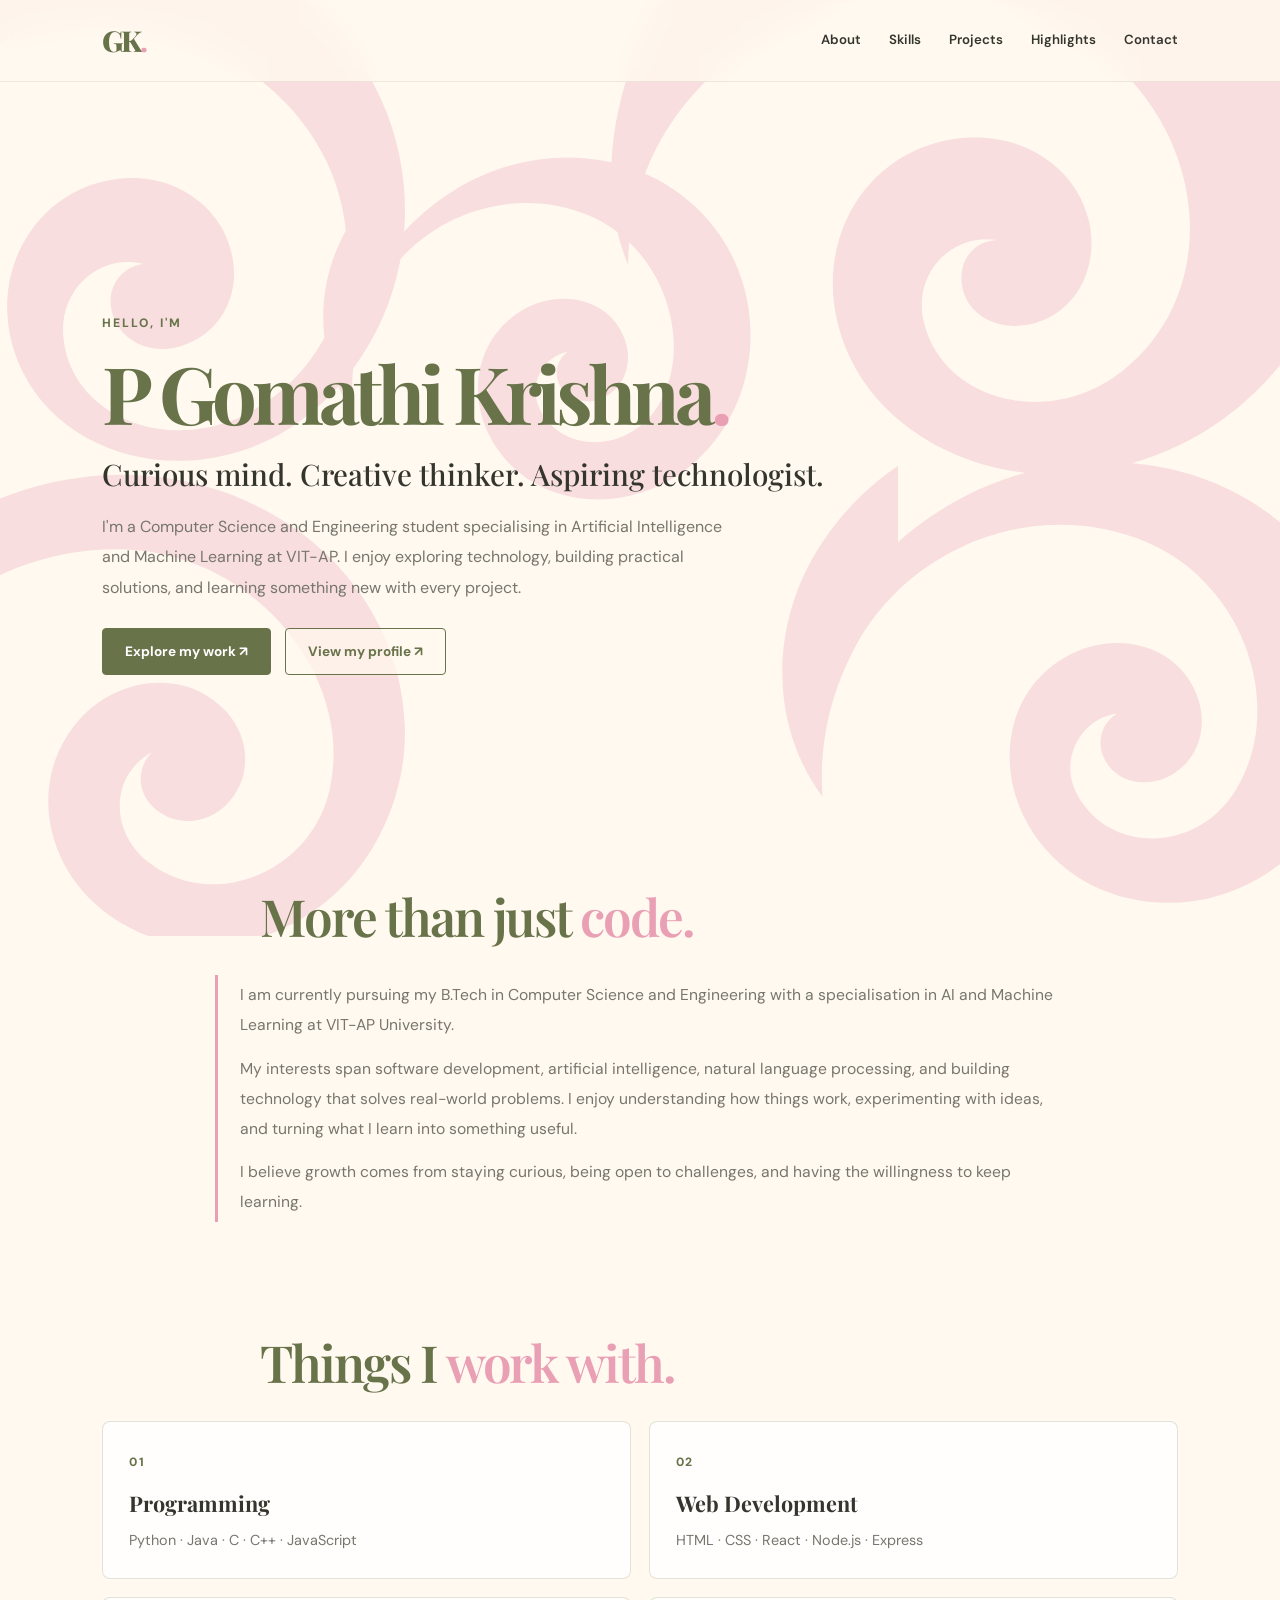
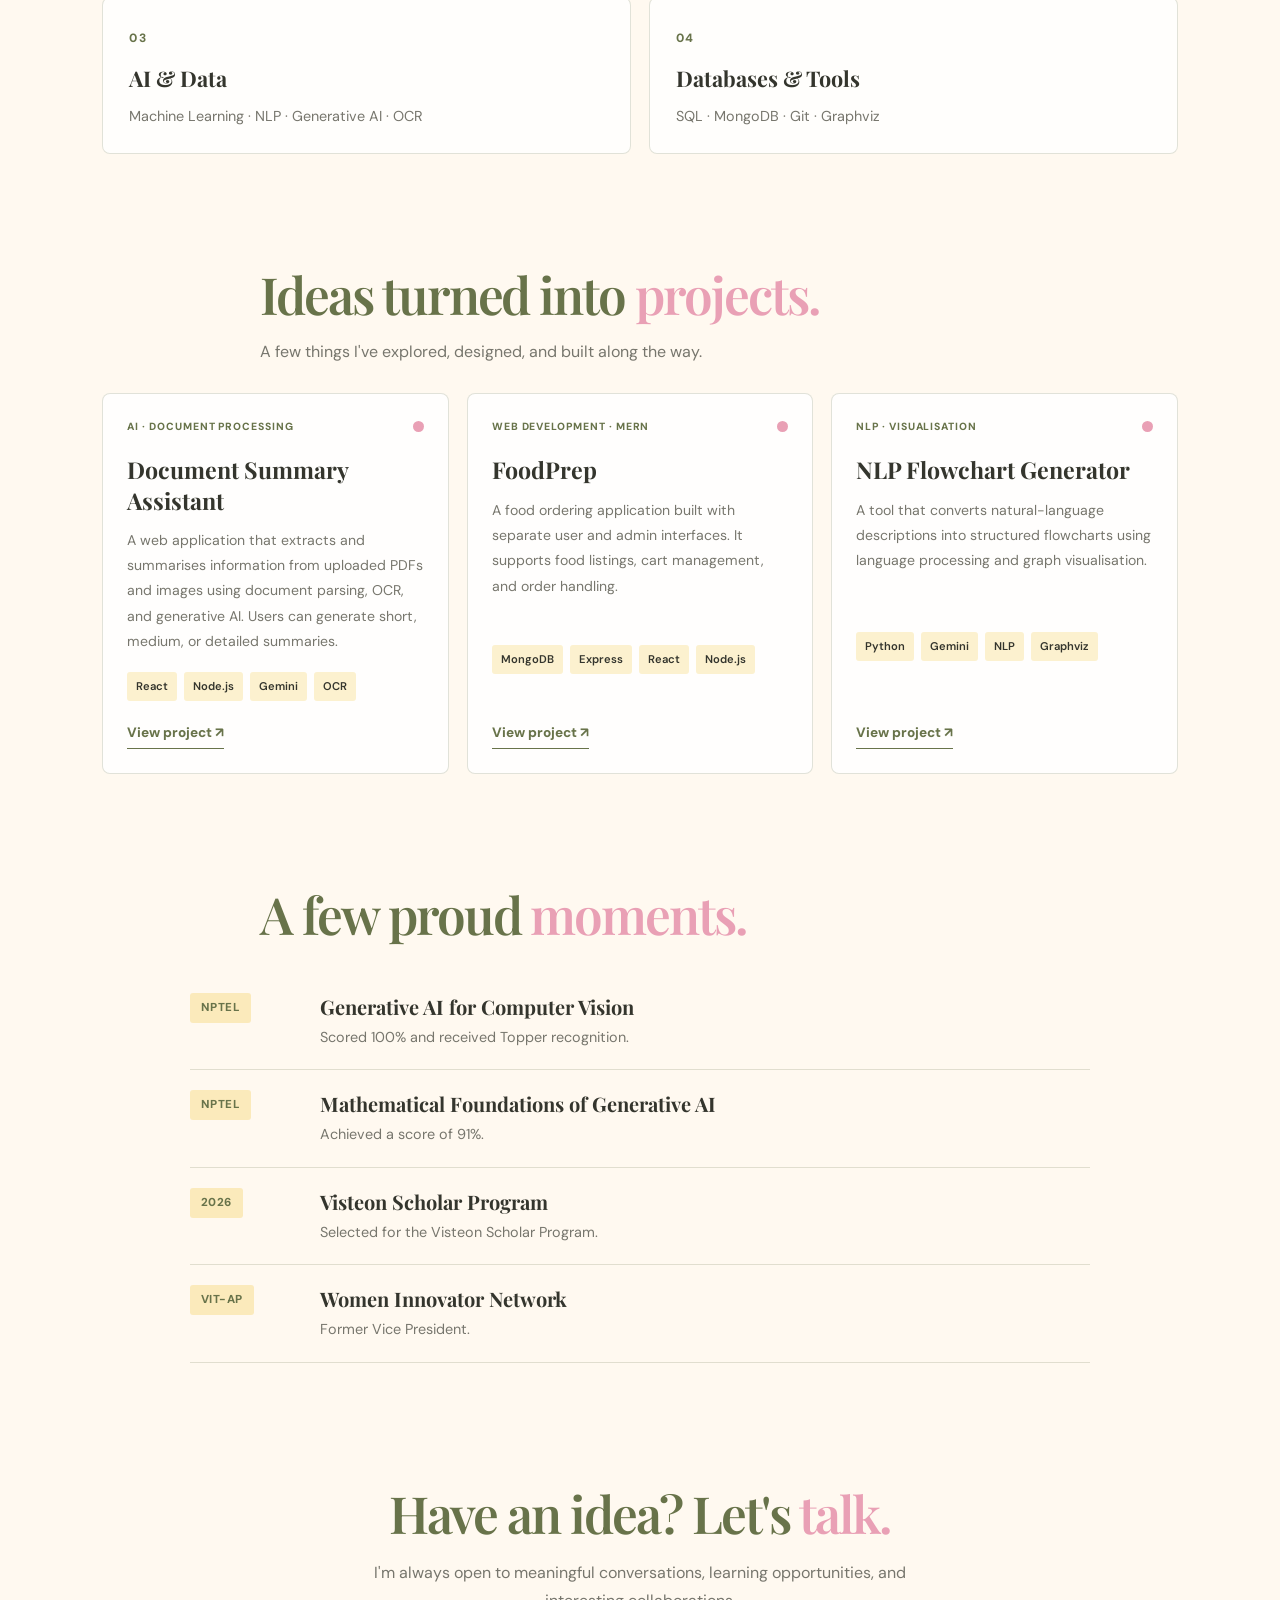
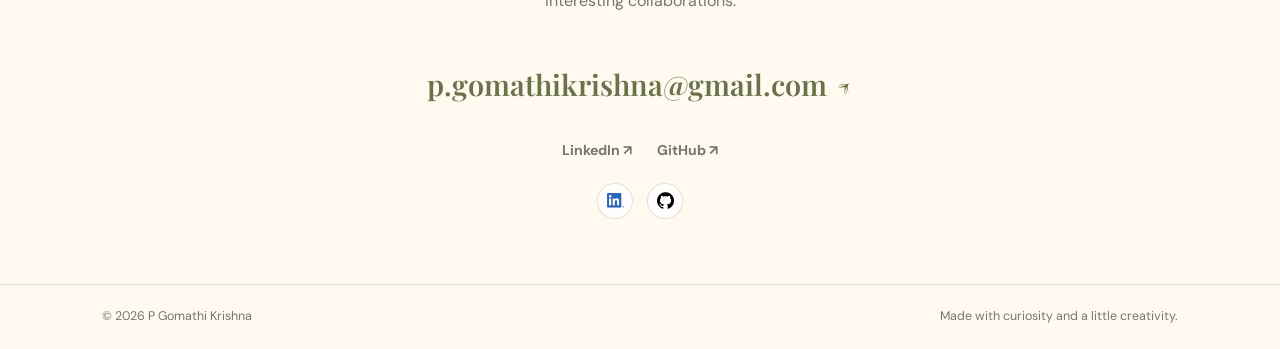
==== commit 94a2dabd: "home page enchanced" ====
--- a/index.html
+++ b/index.html
@@ -47,7 +47,6 @@
     <!-- ABOUT -->
     <section class="section about-section" id="about">
       <div class="section-heading">
-        <p class="section-kicker">A LITTLE ABOUT ME</p>
         <h2>More than just <span>code.</span></h2>
       </div>
 
@@ -74,7 +73,6 @@
     <!-- SKILLS -->
     <section class="section skills-section" id="skills">
       <div class="section-heading">
-        <p class="section-kicker">MY TOOLKIT</p>
         <h2>Things I <span>work with.</span></h2>
       </div>
 
@@ -108,7 +106,6 @@
     <!-- PROJECTS -->
     <section class="section projects-section" id="projects">
       <div class="section-heading">
-        <p class="section-kicker">SELECTED WORK</p>
         <h2>Ideas turned into <span>projects.</span></h2>
         <p class="section-description">
           A few things I've explored, designed, and built along the way.
@@ -184,7 +181,6 @@
     <!-- HIGHLIGHTS -->
     <section class="section highlights-section" id="highlights">
       <div class="section-heading">
-        <p class="section-kicker">MILESTONES</p>
         <h2>A few proud <span>moments.</span></h2>
       </div>
 
@@ -228,7 +224,6 @@
     <!-- CONTACT -->
     <section class="section contact-section" id="contact">
       <div class="section-heading">
-        <p class="section-kicker">LET'S CONNECT</p>
         <h2>Have an idea? Let's <span>talk.</span></h2>
         <p class="section-description">
           I'm always open to meaningful conversations, learning
--- a/Style.css
+++ b/Style.css
@@ -1,885 +1,1227 @@
+
+/* =========================================
+   P GOMATHI KRISHNA — PERSONAL PORTFOLIO
+   Editorial Design + Retro Groovy Background
+========================================= */
 
 @import url('https://fonts.googleapis.com/css2?family=DM+Sans:wght@400;500;600;700;800&family=Playfair+Display:wght@500;600;700;800&display=swap');
 
 :root {
-  --blush: #E9A0B5;
-  --olive: #68734A;
-  --yellow: #F5D77A;
-  --ivory: #FFF9F0;
-  --dark: #34352D;
-  --muted: #77766D;
-  --white: #FFFFFF;
-  --border: rgba(104, 115, 74, 0.2);
-  --serif: 'Playfair Display', Georgia, serif;
-  --sans: 'DM Sans', Arial, sans-serif;
-}
+    --blush: #E9A0B5;
+    --olive: #68734A;
+    --yellow: #F5D77A;
+    --ivory: #FFF9F0;
+    --dark: #34352D;
+    --muted: #77766D;
+    --white: #FFFFFF;
+    --border: rgba(104, 115, 74, 0.2);
+
+    --serif: 'Playfair Display', Georgia, serif;
+    --sans: 'DM Sans', Arial, sans-serif;
+
+    --transition: 0.28s ease;
+}
+
+/* =========================================
+   RESET & GENERAL
+========================================= */
 
 * {
-  box-sizing: border-box;
-  margin: 0;
-  padding: 0;
+    box-sizing: border-box;
+    margin: 0;
+    padding: 0;
 }
 
 html {
-  scroll-behavior: smooth;
-  scroll-padding-top: 90px;
+    scroll-behavior: smooth;
+    scroll-padding-top: 90px;
 }
 
 body {
-  min-height: 100vh;
-  background-color: var(--ivory);
-  color: var(--dark);
-  font-family: var(--sans);
-  line-height: 1.7;
-  position: relative;
-  isolation: isolate;
-  overflow-x: hidden;
-}
-
-/* DENSE BLUSH-PINK SWIRL BACKGROUND */
+    min-height: 100vh;
+    background-color: var(--ivory);
+    color: var(--dark);
+    font-family: var(--sans);
+    line-height: 1.7;
+    position: relative;
+    isolation: isolate;
+    overflow-x: hidden;
+}
+
+a {
+    color: inherit;
+    text-decoration: none;
+}
+
+button {
+    font: inherit;
+}
+
+img {
+    max-width: 100%;
+    display: block;
+}
+
+section {
+    scroll-margin-top: 85px;
+}
+
+/* =========================================
+   DENSE GROOVY SWIRL BACKGROUND
+   Original blush-pink pattern preserved
+========================================= */
+
 body::before {
-  content: "";
-  position: fixed;
-  inset: -10%;
-  z-index: -1;
-  pointer-events: none;
-  opacity: 0.30;
-  background-image: url("data:image/svg+xml,%3Csvg xmlns='http://www.w3.org/2000/svg' viewBox='0 0 1600 1200' preserveAspectRatio='xMidYMid slice'%3E%3Cg fill='none' stroke='%23E9A0B5' stroke-width='38' stroke-linecap='round'%3E%3Cpath d='M-150 180 C80 -20 250 40 240 210 C230 390 20 400 10 570 C0 730 210 790 360 650 C510 510 420 340 560 250 C700 160 850 250 820 400 C790 550 600 560 620 730 C640 900 870 970 1020 810 C1170 650 1020 480 1160 360 C1300 240 1500 300 1650 120'/%3E%3Cpath d='M-120 430 C100 230 280 280 310 440 C340 600 150 680 200 820 C250 960 450 1010 570 860 C690 710 560 560 700 470 C840 380 1010 470 990 620 C970 770 790 810 850 960 C910 1110 1110 1160 1240 1010 C1370 860 1260 700 1400 590 C1540 480 1660 540 1760 390'/%3E%3Cpath d='M-160 790 C40 610 220 650 250 810 C280 970 100 1040 160 1170'/%3E%3Cpath d='M380 -150 C200 40 320 170 470 140 C620 110 660 -40 800 -30 C940 -20 1020 130 920 250 C820 370 680 320 680 470'/%3E%3Cpath d='M1030 -160 C850 40 970 170 1120 140 C1270 110 1310 -40 1450 -30 C1590 -20 1670 130 1570 250 C1470 370 1330 320 1330 470'/%3E%3Cpath d='M350 1180 C500 1000 660 1030 700 1160'/%3E%3Cpath d='M1050 1200 C1200 1020 1360 1050 1400 1180'/%3E%3C/g%3E%3Cg fill='none' stroke='%23E9A0B5' stroke-width='22' stroke-linecap='round'%3E%3Cpath d='M-100 40 C100 190 180 160 260 50 C340 -60 470 -30 500 70 C530 170 430 230 350 190'/%3E%3Cpath d='M650 1100 C780 970 900 1010 920 1110 C940 1210 850 1270 770 1230'/%3E%3Cpath d='M1180 700 C1300 570 1440 610 1460 710 C1480 810 1390 870 1310 830'/%3E%3Cpath d='M40 1000 C170 870 300 900 320 1000 C340 1100 250 1160 170 1120'/%3E%3Cpath d='M500 500 C620 380 760 420 780 520 C800 620 710 680 630 640'/%3E%3Cpath d='M1000 80 C1120 -40 1260 0 1280 100 C1300 200 1210 260 1130 220'/%3E%3C/g%3E%3C/svg%3E");
-  background-size: cover;
-  background-position: center;
-  background-repeat: no-repeat;
-}
-
-a {
-  color: inherit;
-  text-decoration: none;
-}
-
-button {
-  font: inherit;
-}
-
-img {
-  max-width: 100%;
-  display: block;
-}
-
-/* HEADER */
+    content: "";
+    position: fixed;
+    inset: -4%;
+    z-index: -1;
+    pointer-events: none;
+    opacity: 0.30;
+
+    background-image: url("data:image/svg+xml,%3Csvg xmlns='http://www.w3.org/2000/svg' viewBox='0 0 1500 1100' preserveAspectRatio='xMidYMid slice'%3E%3Cg fill='%23E9A0B5'%3E%3Cpath d='M-170 160C-40-30 220-80 390 65c150 128 132 350-8 453-105 77-252 48-302-53-42-84-2-181 82-205 68-20 135 18 146 83 8 46-20 87-63 96-33 7-64-12-69-43-4-25 12-45 35-48-48-12-91 28-87 78 7 88 116 132 206 81 120-68 139-235 28-341C228 40 27 69-96 220Z'/%3E%3Cpath d='M980-170c225-35 450 91 520 300 62 186-34 383-218 435-139 40-286-28-317-151-25-98 34-190 130-202 77-10 143 41 145 111 1 49-31 88-77 92-34 3-62-18-64-48-2-25 15-44 38-45-52-7-91 39-79 89 21 87 137 116 216 53 106-84 95-253-24-346-134-105-333-78-443 47-46 53-69 115-70 184-40-96-13-231 70-336C872-120 918-160 980-170Z'/%3E%3Cpath d='M-160 790c110-180 310-260 482-185 155 68 219 244 137 378-63 103-195 137-285 72-74-53-88-151-32-213 44-48 116-53 157-10 30 31 30 77 0 105-23 21-57 21-78 0-17-17-17-42-1-59-44 24-47 85-4 119 69 55 177 12 197-78 28-124-82-255-220-261-147-7-283 102-325 254-19 68-17 137 6 203-87-83-117-210-76-325Z'/%3E%3Cpath d='M1030 650c126-113 319-117 432-6 103 101 94 270-18 356-87 67-211 51-267-34-46-69-29-158 38-193 54-29 119-10 139 42 15 37 0 77-34 91-26 11-55 2-66-21-9-18-3-39 14-49-41 6-64 51-43 89 36 64 129 62 171-5 57-92 8-225-94-269-115-50-255-2-317 110-28 51-41 107-37 165-58-77-58-190 0-276 23-34 49-60 82-83Z'/%3E%3Cpath d='M480 330c82-108 235-131 329-45 83 76 81 211-4 282-66 55-164 47-209-17-37-52-26-120 25-151 41-25 93-13 110 25 13 27 4 57-20 69-18 9-40 3-48-13-7-13-3-29 9-37-31 7-45 41-28 68 29 46 100 39 128-13 38-71-1-170-76-202-86-37-190 1-234 87-20 39-28 82-23 126-43-59-44-144-1-209 12-18 26-34 42-50Z'/%3E%3C/g%3E%3C/svg%3E");
+
+    background-size: cover;
+    background-position: center;
+    background-repeat: no-repeat;
+}
+
+/* =========================================
+   HEADER
+========================================= */
+
 .site-header {
-  width: 100%;
-  min-height: 76px;
-  padding: 16px 8%;
-  display: flex;
-  align-items: center;
-  justify-content: space-between;
-  gap: 24px;
-  position: relative;
-  z-index: 5;
-  background: rgba(255, 249, 240, 0.78);
-  backdrop-filter: blur(12px);
-  border-bottom: 1px solid rgba(104, 115, 74, 0.12);
+    width: 100%;
+    min-height: 76px;
+    padding: 16px 8%;
+    display: flex;
+    align-items: center;
+    justify-content: space-between;
+    gap: 24px;
+
+    position: sticky;
+    top: 0;
+    z-index: 100;
+
+    background: rgba(255, 249, 240, 0.82);
+    backdrop-filter: blur(12px);
+    border-bottom: 1px solid rgba(104, 115, 74, 0.12);
 }
 
 .logo {
-  font-family: var(--serif);
-  font-size: 1.8rem;
-  font-weight: 800;
-  letter-spacing: -0.08em;
-}
-
-.logo span,
-.hero h1 span,
+    color: var(--olive);
+    font-family: var(--serif);
+    font-size: 1.8rem;
+    font-weight: 800;
+    letter-spacing: -0.08em;
+}
+
+.logo span {
+    color: var(--blush);
+}
+
+.navigation {
+    display: flex;
+    align-items: center;
+    gap: 28px;
+    flex-wrap: wrap;
+}
+
+.navigation a {
+    font-size: 0.83rem;
+    font-weight: 600;
+    color: var(--dark);
+    transition: color 0.2s ease;
+}
+
+.navigation a:hover {
+    color: var(--olive);
+}
+
+/* =========================================
+   HERO
+========================================= */
+
+.hero {
+    min-height: min(790px, 86vh);
+    padding: 95px 8% 45px;
+    display: flex;
+    align-items: center;
+    justify-content: space-between;
+    gap: 45px;
+    position: relative;
+}
+
+.hero-content {
+    max-width: 850px;
+}
+
+.eyebrow {
+    color: var(--olive);
+    font-size: 0.76rem;
+    font-weight: 800;
+    letter-spacing: 0.16em;
+    text-transform: uppercase;
+    margin-bottom: 16px;
+}
+
+.hero h1 {
+    color: var(--olive);
+    font-family: var(--serif);
+    font-size: clamp(2.5rem, 6.2vw, 5.4rem);
+    font-weight: 700;
+    letter-spacing: -0.065em;
+    line-height: 1.1;
+    white-space: nowrap;
+    margin-bottom: 16px;
+}
+
+.hero h1 span {
+    color: var(--blush);
+}
+
+.hero h2 {
+    font-family: var(--serif);
+    font-size: clamp(1.25rem, 2.5vw, 1.85rem);
+    font-weight: 500;
+    line-height: 1.4;
+    margin-bottom: 18px;
+}
+
+.hero-description {
+    max-width: 650px;
+    color: var(--muted);
+    font-size: 1rem;
+    line-height: 1.9;
+    margin-bottom: 24px;
+}
+
+.hero-tags,
+.project-tags {
+    display: flex;
+    flex-wrap: wrap;
+    gap: 9px;
+}
+
+.hero-tags span {
+    padding: 6px 13px;
+    border-radius: 3px;
+    background: rgba(245, 215, 122, 0.40);
+    color: var(--dark);
+    font-size: 0.78rem;
+    font-weight: 700;
+}
+
+.hero-actions {
+    display: flex;
+    align-items: center;
+    flex-wrap: wrap;
+    gap: 14px;
+    margin-top: 25px;
+}
+
+/* HERO ART */
+
+.hero-art {
+    width: min(31vw, 350px);
+    aspect-ratio: 1;
+    position: relative;
+    flex: 0 0 auto;
+    display: grid;
+    place-items: center;
+}
+
+.art-circle {
+    width: 82%;
+    aspect-ratio: 1;
+    border-radius: 44% 56% 58% 42% / 48% 42% 58% 52%;
+    background: var(--yellow);
+    display: grid;
+    place-items: center;
+    transform: rotate(-8deg);
+    box-shadow: 17px 17px 0 rgba(233, 160, 181, 0.48);
+}
+
+.art-circle span {
+    color: var(--olive);
+    font-family: var(--serif);
+    font-size: clamp(1.5rem, 2.8vw, 2.5rem);
+    line-height: 1.1;
+    text-align: center;
+    font-style: italic;
+    transform: rotate(8deg);
+}
+
+.art-star {
+    position: absolute;
+    top: 3%;
+    right: 5%;
+    color: var(--blush);
+    font-size: 4rem;
+}
+
+.art-caption {
+    position: absolute;
+    bottom: 0;
+    right: 0;
+    color: var(--olive);
+    font-size: 0.65rem;
+    font-weight: 800;
+    letter-spacing: 2px;
+}
+
+.hero-bottom {
+    position: absolute;
+    bottom: 25px;
+    left: 8%;
+    right: 8%;
+    display: flex;
+    justify-content: space-between;
+    color: var(--olive);
+    font-size: 0.68rem;
+    font-weight: 800;
+    letter-spacing: 1.6px;
+}
+
+/* =========================================
+   BUTTONS
+========================================= */
+
+.button {
+    min-height: 46px;
+    padding: 11px 22px;
+    border: 1px solid var(--olive);
+    border-radius: 4px;
+    display: inline-flex;
+    align-items: center;
+    justify-content: center;
+    font-size: 0.85rem;
+    font-weight: 700;
+    cursor: pointer;
+    transition: transform 0.2s ease, background 0.2s ease;
+}
+
+.button:hover {
+    transform: translateY(-3px);
+}
+
+.button-primary {
+    color: var(--white);
+    background: var(--olive);
+}
+
+.button-primary:hover {
+    background: #535e3a;
+    border-color: #535e3a;
+}
+
+.button-outline {
+    color: var(--olive);
+    background: rgba(255, 249, 240, 0.7);
+}
+
+.button-outline:hover {
+    background: var(--yellow);
+}
+
+.button-yellow {
+    color: var(--dark);
+    background: var(--yellow);
+    border-color: var(--yellow);
+}
+
+.button-yellow:hover {
+    background: var(--olive);
+    color: var(--white);
+    border-color: var(--olive);
+}
+
+/* =========================================
+   GENERAL SECTIONS
+========================================= */
+
+.section {
+    padding: 55px 8%;
+    position: relative;
+}
+
+.section-heading {
+    max-width: 760px;
+    margin: 0 auto 28px;
+}
+
+.section-heading h2,
+.contact-section h2 {
+    color: var(--olive);
+    font-family: var(--serif);
+    font-size: clamp(2rem, 4vw, 3.2rem);
+    line-height: 1.2;
+    font-weight: 600;
+    letter-spacing: -0.04em;
+}
+
 .section-heading h2 span,
-.profile-hero h1 span {
-  color: var(--olive);
-}
-
-.navigation {
-  display: flex;
-  align-items: center;
-  gap: 28px;
-}
-
-.navigation a {
-  font-size: 0.83rem;
-  font-weight: 600;
-  color: var(--dark);
-  transition: color 0.2s ease;
-}
-
-.navigation a:hover {
-  color: var(--olive);
-}
-
-/* HERO */
-.hero {
-  min-height: auto;
-  padding: 95px 8% 45px;
-  display: flex;
-  align-items: center;
-  position: relative;
-}
-
-.hero-content {
-  max-width: 850px;
-}
-
-.eyebrow,
+.contact-section h2 span {
+    color: var(--blush);
+}
+
+.section-intro {
+    color: var(--muted);
+    margin-top: 12px;
+    max-width: 600px;
+}
+
+.section-description {
+    color: var(--muted);
+    margin-top: 12px;
+    max-width: 600px;
+}
+
 .section-kicker {
-  color: var(--olive);
-  font-size: 0.76rem;
-  font-weight: 800;
-  letter-spacing: 0.16em;
-  text-transform: uppercase;
-  margin-bottom: 16px;
-}
-
-.hero h1 {
-  font-family: var(--serif);
-  font-size: clamp(2.5rem, 6.2vw, 5.4rem);
-  font-weight: 700;
-  letter-spacing: -0.065em;
-  line-height: 1.1;
-  white-space: nowrap;
-  margin-bottom: 16px;
-}
-
-.hero h2 {
-  font-family: var(--serif);
-  font-size: clamp(1.25rem, 2.5vw, 1.85rem);
-  font-weight: 500;
-  line-height: 1.4;
-  margin-bottom: 18px;
-}
-
-.hero-description {
-  max-width: 650px;
-  color: var(--muted);
-  font-size: 1rem;
-  line-height: 1.9;
-  margin-bottom: 24px;
-}
-
-.hero-actions {
-  display: flex;
-  align-items: center;
-  flex-wrap: wrap;
-  gap: 14px;
-}
-
-.button {
-  min-height: 46px;
-  padding: 11px 22px;
-  border: 1px solid var(--olive);
-  border-radius: 4px;
-  display: inline-flex;
-  align-items: center;
-  justify-content: center;
-  font-size: 0.85rem;
-  font-weight: 700;
-  cursor: pointer;
-  transition: transform 0.2s ease, background 0.2s ease;
-}
-
-.button:hover {
-  transform: translateY(-3px);
-}
-
-.button-primary {
-  color: var(--white);
-  background: var(--olive);
-}
-
-.button-primary:hover {
-  background: #535e3a;
-}
-
-.button-outline {
-  color: var(--olive);
-  background: rgba(255, 249, 240, 0.7);
-}
-
-.button-outline:hover {
-  background: var(--yellow);
-}
-
-/* GENERAL SECTIONS */
-.section {
-  padding: 55px 8%;
-  position: relative;
-}
-
-.section-heading {
-  max-width: 760px;
-  margin-bottom: 28px;
-}
-
-.section-heading h2 {
-  font-family: var(--serif);
-  font-size: clamp(2rem, 4vw, 3.2rem);
-  line-height: 1.2;
-  font-weight: 600;
-  letter-spacing: -0.04em;
-}
-
-.section-description {
-  color: var(--muted);
-  margin-top: 12px;
-  max-width: 600px;
-}
-
-/* ABOUT */
+    color: var(--olive);
+    font-size: 0.76rem;
+    font-weight: 800;
+    letter-spacing: 0.16em;
+    text-transform: uppercase;
+    margin-bottom: 12px;
+}
+
+/* =========================================
+   ABOUT
+========================================= */
+
 .about-section {
-  padding-top: 30px;
+    max-width: 1250px;
+    margin: 0 auto;
+    padding-top: 30px;
 }
 
 .about-content {
-  max-width: 850px;
-  padding-left: 22px;
-  border-left: 3px solid var(--blush);
+    max-width: 850px;
+    margin: 0 auto;
+    padding: 5px 0 5px 22px;
+    border-left: 3px solid var(--blush);
 }
 
 .about-content p {
-  color: var(--muted);
-  margin-bottom: 14px;
-  font-size: 0.98rem;
+    color: var(--muted);
+    margin-bottom: 14px;
+    font-size: 0.98rem;
+    line-height: 1.9;
 }
 
 .about-content p:last-child {
-  margin-bottom: 0;
-}
-
-/* SKILLS */
+    margin-bottom: 0;
+}
+
+.text-link {
+    color: var(--olive);
+    font-size: 0.85rem;
+    font-weight: 800;
+    display: inline-block;
+    width: fit-content;
+    border-bottom: 1px solid var(--olive);
+    padding-bottom: 3px;
+    transition: var(--transition);
+}
+
+.text-link:hover {
+    color: #424b30;
+    border-color: var(--blush);
+}
+
+/* =========================================
+   SKILLS
+========================================= */
+
+.skills-section {
+    max-width: 1350px;
+    margin: 0 auto;
+}
+
 .skills-grid {
-  display: grid;
-  grid-template-columns: repeat(2, minmax(0, 1fr));
-  gap: 18px;
+    display: grid;
+    grid-template-columns: repeat(2, minmax(0, 1fr));
+    gap: 18px;
 }
 
 .skill-card {
-  padding: 25px 26px;
-  background: rgba(255, 255, 255, 0.76);
-  border: 1px solid var(--border);
-  border-radius: 8px;
-  transition: transform 0.2s ease, box-shadow 0.2s ease;
-}
-
-.skill-card:hover,
+    min-height: 155px;
+    padding: 25px 26px;
+    background: rgba(255, 255, 255, 0.76);
+    border: 1px solid var(--border);
+    border-radius: 8px;
+    transition: transform 0.2s ease, box-shadow 0.2s ease;
+}
+
+.skill-card:hover {
+    transform: translateY(-5px);
+    box-shadow: 0 14px 35px rgba(52, 53, 45, 0.08);
+}
+
+.skill-number {
+    color: var(--olive);
+    font-size: 0.75rem;
+    font-weight: 800;
+    letter-spacing: 0.12em;
+}
+
+.skill-card h3 {
+    color: var(--dark);
+    font-family: var(--serif);
+    font-size: 1.35rem;
+    margin: 10px 0 7px;
+}
+
+.skill-card p {
+    color: var(--muted);
+    font-size: 0.9rem;
+}
+
+/* =========================================
+   PROJECTS
+========================================= */
+
+.projects-section {
+    max-width: 1400px;
+    margin: 0 auto;
+}
+
+.projects-grid {
+    display: grid;
+    grid-template-columns: repeat(3, minmax(0, 1fr));
+    gap: 18px;
+    align-items: stretch;
+}
+
+.project-card {
+    min-height: 330px;
+    padding: 24px;
+    display: flex;
+    flex-direction: column;
+    background: rgba(255, 255, 255, 0.82);
+    border: 1px solid var(--border);
+    border-radius: 8px;
+    transition: transform 0.2s ease, box-shadow 0.2s ease;
+}
+
 .project-card:hover {
-  transform: translateY(-5px);
-  box-shadow: 0 14px 35px rgba(52, 53, 45, 0.08);
-}
-
-.skill-number {
-  color: var(--olive);
-  font-size: 0.75rem;
-  font-weight: 800;
-  letter-spacing: 0.12em;
-}
-
-.skill-card h3 {
-  font-family: var(--serif);
-  font-size: 1.35rem;
-  margin: 10px 0 7px;
-}
-
-.skill-card p {
-  color: var(--muted);
-  font-size: 0.9rem;
-}
-
-/* PROJECTS */
-.projects-grid {
-  display: grid;
-  grid-template-columns: repeat(3, minmax(0, 1fr));
-  gap: 18px;
-  align-items: stretch;
-}
-
-.project-card {
-  min-height: 330px;
-  padding: 24px;
-  display: flex;
-  flex-direction: column;
-  background: rgba(255, 255, 255, 0.82);
-  border: 1px solid var(--border);
-  border-radius: 8px;
-  transition: transform 0.2s ease, box-shadow 0.2s ease;
+    transform: translateY(-5px);
+    box-shadow: 0 14px 35px rgba(52, 53, 45, 0.08);
 }
 
 .project-topline {
-  display: flex;
-  justify-content: space-between;
-  align-items: center;
-  gap: 12px;
-  margin-bottom: 20px;
+    display: flex;
+    justify-content: space-between;
+    align-items: center;
+    gap: 12px;
+    color: var(--olive);
+    font-size: 0.65rem;
+    font-weight: 800;
+    letter-spacing: 0.09em;
+    margin-bottom: 20px;
 }
 
 .project-category {
-  color: var(--olive);
-  font-size: 0.65rem;
-  font-weight: 800;
-  letter-spacing: 0.09em;
+    color: var(--olive);
+    font-size: 0.65rem;
+    font-weight: 800;
+    letter-spacing: 0.09em;
 }
 
 .project-symbol {
-  width: 11px;
-  height: 11px;
-  min-width: 11px;
-  border-radius: 50%;
-  background: var(--blush);
+    width: 11px;
+    height: 11px;
+    min-width: 11px;
+    border-radius: 50%;
+    background: var(--blush);
 }
 
 .project-card h3 {
-  font-family: var(--serif);
-  font-size: 1.45rem;
-  line-height: 1.3;
-  margin-bottom: 12px;
-}
-
-.project-card > p {
-  color: var(--muted);
-  font-size: 0.88rem;
-  line-height: 1.8;
-  margin-bottom: 18px;
+    color: var(--dark);
+    font-family: var(--serif);
+    font-size: 1.45rem;
+    line-height: 1.3;
+    margin-bottom: 12px;
+}
+
+.project-card p {
+    color: var(--muted);
+    font-size: 0.88rem;
+    line-height: 1.8;
+    margin-bottom: 18px;
 }
 
 .project-tags {
-  display: flex;
-  flex-wrap: wrap;
-  gap: 7px;
-  margin-top: auto;
-  margin-bottom: 20px;
+    gap: 7px;
+    margin-top: auto;
+    margin-bottom: 20px;
 }
 
 .project-tags span {
-  padding: 5px 9px;
-  border-radius: 3px;
-  background: rgba(245, 215, 122, 0.35);
-  color: var(--dark);
-  font-size: 0.7rem;
-  font-weight: 600;
-}
-
-.text-link {
-  color: var(--olive);
-  font-size: 0.85rem;
-  font-weight: 800;
-  display: inline-block;
-  width: fit-content;
-  border-bottom: 1px solid var(--olive);
-  padding-bottom: 3px;
-}
-
-.text-link:hover {
-  color: #424b30;
-}
-
-/* HIGHLIGHTS */
+    padding: 5px 9px;
+    border-radius: 3px;
+    background: rgba(245, 215, 122, 0.35);
+    color: var(--dark);
+    font-size: 0.7rem;
+    font-weight: 600;
+}
+
+.project-card .text-link {
+    align-self: flex-start;
+    margin-top: auto;
+}
+
+/* =========================================
+   HIGHLIGHTS
+========================================= */
+
+.highlights-section {
+    max-width: 1200px;
+    margin: 0 auto;
+}
+
 .highlight-list {
-  max-width: 900px;
+    max-width: 900px;
+    margin: 0 auto;
 }
 
 .highlight-item {
-  display: grid;
-  grid-template-columns: 110px 1fr;
-  gap: 20px;
-  align-items: start;
-  padding: 20px 0;
-  border-bottom: 1px solid var(--border);
+    display: grid;
+    grid-template-columns: 110px 1fr;
+    gap: 20px;
+    align-items: start;
+    padding: 20px 0;
+    border-bottom: 1px solid var(--border);
+}
+
+.highlight-dot {
+    color: var(--blush);
+    font-size: 0.85rem;
+    line-height: 2;
 }
 
 .highlight-year {
-  width: fit-content;
-  padding: 5px 11px;
-  border-radius: 3px;
-  background: rgba(245, 215, 122, 0.45);
-  color: var(--olive);
-  font-size: 0.72rem;
-  font-weight: 800;
-  letter-spacing: 0.04em;
+    width: fit-content;
+    padding: 5px 11px;
+    border-radius: 3px;
+    background: rgba(245, 215, 122, 0.45);
+    color: var(--olive);
+    font-size: 0.72rem;
+    font-weight: 800;
+    letter-spacing: 0.04em;
 }
 
 .highlight-item h3 {
-  font-family: var(--serif);
-  font-size: 1.25rem;
-  line-height: 1.4;
-  margin-bottom: 4px;
+    color: var(--dark);
+    font-family: var(--serif);
+    font-size: 1.25rem;
+    line-height: 1.4;
+    margin-bottom: 4px;
 }
 
 .highlight-item p {
-  color: var(--muted);
-  font-size: 0.9rem;
-}
-
-/* CONTACT */
+    color: var(--muted);
+    font-size: 0.9rem;
+}
+
+/* =========================================
+   CONTACT
+========================================= */
+
 .contact-section {
-  text-align: center;
-  padding-top: 65px;
-  padding-bottom: 65px;
+    text-align: center;
+    padding: 65px 8%;
+}
+
+.contact-section h2 {
+    margin-bottom: 15px;
+}
+
+.contact-section > p:not(.eyebrow) {
+    max-width: 600px;
+    margin: 0 auto 25px;
+    color: var(--muted);
 }
 
 .contact-section .section-heading {
-  margin-left: auto;
-  margin-right: auto;
+    margin-left: auto;
+    margin-right: auto;
 }
 
 .contact-section .section-description {
-  margin-left: auto;
-  margin-right: auto;
+    margin-left: auto;
+    margin-right: auto;
 }
 
 .contact-email {
-  display: inline-block;
-  margin: 18px 0;
-  color: var(--olive);
-  font-family: var(--serif);
-  font-size: clamp(1.15rem, 2.8vw, 1.8rem);
-  font-weight: 600;
-  overflow-wrap: anywhere;
+    display: inline-block;
+    margin: 18px 0;
+    color: var(--olive);
+    font-family: var(--serif);
+    font-size: clamp(1.15rem, 2.8vw, 1.8rem);
+    font-weight: 600;
+    overflow-wrap: anywhere;
 }
 
 .contact-links {
-  display: flex;
-  align-items: center;
-  justify-content: center;
-  flex-wrap: wrap;
-  gap: 25px;
-  margin: 12px 0 20px;
-}
-
-.contact-links a {
-  color: var(--muted);
-  font-size: 0.88rem;
-  font-weight: 700;
-}
-
-.contact-links a:hover {
-  color: var(--olive);
-}
-
-/* SOCIAL ICONS: FIXED SMALL SIZE FOR BOTH LOGOS */
-.social-icons {
-  display: flex;
-  align-items: center;
-  justify-content: center;
-  gap: 14px;
-  margin-top: 18px;
-}
-
-.social-icon {
-  width: 36px;
-  height: 36px;
-  min-width: 36px;
-  display: flex;
-  align-items: center;
-  justify-content: center;
-  border: 1px solid var(--border);
-  border-radius: 50%;
-  background: rgba(255, 255, 255, 0.8);
-  overflow: hidden;
-  transition: transform 0.2s ease, background 0.2s ease;
-}
-
-.social-icon:hover {
-  transform: translateY(-3px);
-  background: var(--yellow);
-}
-
-.social-icons .social-icon img {
-  display: block;
-  width: 17px !important;
-  height: 17px !important;
-  max-width: 17px !important;
-  max-height: 17px !important;
-  object-fit: contain;
-}
-
-/* FOOTER */
-.site-footer {
-  min-height: 65px;
-  padding: 18px 8%;
-  display: flex;
-  justify-content: space-between;
-  align-items: center;
-  gap: 15px;
-  border-top: 1px solid var(--border);
-  background: rgba(255, 249, 240, 0.75);
-  color: var(--muted);
-  font-size: 0.78rem;
-}
-
-/* PROFILE PAGE */
-.resume-page {
-  width: min(100% - 40px, 1050px);
-  margin: 0 auto;
-  padding-bottom: 50px;
-}
-
-.profile-hero {
-  padding: 65px 0 45px;
-  border-bottom: 1px solid var(--border);
-}
-
-.profile-hero h1 {
-  font-family: var(--serif);
-  font-size: clamp(2rem, 5.2vw, 4rem);
-  letter-spacing: -0.055em;
-  line-height: 1.15;
-  white-space: nowrap;
-  margin-bottom: 14px;
-}
-
-.profile-subtitle {
-  color: var(--olive);
-  font-weight: 700;
-  font-size: 0.95rem;
-  margin-bottom: 18px;
-}
-
-.profile-summary {
-  max-width: 820px;
-  color: var(--muted);
-  line-height: 1.9;
-}
-
-.profile-actions {
-  display: flex;
-  flex-wrap: wrap;
-  gap: 12px;
-  margin-top: 25px;
-}
-
-.profile-section {
-  padding: 42px 0;
-  border-bottom: 1px solid var(--border);
-}
-
-.profile-section .section-heading {
-  margin-bottom: 25px;
-}
-
-.profile-section .section-heading h2 {
-  font-size: clamp(1.8rem, 3.5vw, 2.6rem);
-}
-
-.timeline-list {
-  display: flex;
-  flex-direction: column;
-  gap: 0;
-}
-
-.timeline-item {
-  display: grid;
-  grid-template-columns: 145px 1fr;
-  gap: 22px;
-  padding: 18px 0;
-  border-bottom: 1px solid rgba(104, 115, 74, 0.12);
-}
-
-.timeline-item:last-child {
-  border-bottom: 0;
-}
-
-.timeline-date {
-  color: var(--olive);
-  font-size: 0.82rem;
-  font-weight: 800;
-}
-
-.timeline-item h3,
-.profile-project h3 {
-  font-family: var(--serif);
-  font-size: 1.3rem;
-  line-height: 1.4;
-  margin-bottom: 5px;
-}
-
-.timeline-item p,
-.profile-project p {
-  color: var(--muted);
-  font-size: 0.9rem;
-}
-
-.timeline-item .timeline-subtitle {
-  color: var(--dark);
-  font-weight: 600;
-  margin-bottom: 3px;
-}
-
-.profile-project-list {
-  display: flex;
-  flex-direction: column;
-  gap: 25px;
-}
-
-.profile-project {
-  padding: 22px 24px;
-  border: 1px solid var(--border);
-  border-radius: 7px;
-  background: rgba(255, 255, 255, 0.76);
-}
-
-.profile-project .project-stack {
-  color: var(--olive);
-  font-size: 0.8rem;
-  font-weight: 700;
-  margin-bottom: 12px;
-}
-
-.profile-project ul,
-.profile-list {
-  padding-left: 22px;
-  margin: 12px 0 16px;
-}
-
-.profile-project li,
-.profile-list li {
-  padding-left: 4px;
-  margin-bottom: 8px;
-  color: var(--muted);
-  font-size: 0.9rem;
-}
-
-.profile-project li::marker,
-.profile-list li::marker {
-  color: var(--olive);
-}
-
-.profile-list {
-  max-width: 900px;
-}
-
-.profile-list strong {
-  color: var(--dark);
-}
-
-.profile-skills-grid {
-  display: grid;
-  grid-template-columns: repeat(2, minmax(0, 1fr));
-  gap: 14px;
-}
-
-.profile-skill {
-  padding: 18px 20px;
-  border-left: 3px solid var(--blush);
-  background: rgba(255, 255, 255, 0.68);
-}
-
-.profile-skill h3 {
-  font-family: var(--serif);
-  font-size: 1.1rem;
-  margin-bottom: 5px;
-}
-
-.profile-skill p {
-  color: var(--muted);
-  font-size: 0.88rem;
-}
-
-.profile-contact p {
-  color: var(--muted);
-  margin-bottom: 9px;
-  overflow-wrap: anywhere;
-}
-
-.profile-contact a {
-  color: var(--olive);
-  font-weight: 700;
-}
-
-.profile-contact a:hover {
-  text-decoration: underline;
-}
-
-/* RESPONSIVE */
-@media (max-width: 900px) {
-  .site-header {
-    padding-left: 6%;
-    padding-right: 6%;
-  }
-
-  .navigation {
-    gap: 16px;
-  }
-
-  .hero {
-    padding-left: 7%;
-    padding-right: 7%;
-  }
-
-  .section {
-    padding-left: 7%;
-    padding-right: 7%;
-  }
-
-  .projects-grid {
-    grid-template-columns: repeat(2, minmax(0, 1fr));
-  }
-
-  .project-card:last-child {
-    grid-column: 1 / -1;
-  }
-}
-
-@media (max-width: 600px) {
-  .site-header {
-    min-height: auto;
-    padding: 14px 5%;
-    flex-direction: column;
-    gap: 10px;
-  }
-
-  .logo {
-    font-size: 1.6rem;
-  }
-
-  .navigation {
-    width: 100%;
+    display: flex;
+    align-items: center;
     justify-content: center;
     flex-wrap: wrap;
-    gap: 10px 17px;
-  }
-
-  .navigation a {
-    font-size: 0.75rem;
-  }
-
-  .hero {
-    min-height: auto;
-    padding: 65px 6% 25px;
-  }
-
-  .hero h1 {
-    font-size: clamp(1.8rem, 7.1vw, 2.8rem);
-    letter-spacing: -0.06em;
-  }
-
-  .hero h2 {
-    font-size: 1.25rem;
-  }
-
-  .about-section {
-    padding-top: 22px;
-  }
-
-  .section {
-    padding: 42px 6%;
-  }
-
-  .section-heading {
-    margin-bottom: 22px;
-  }
-
-  .skills-grid,
-  .projects-grid,
-  .profile-skills-grid {
-    grid-template-columns: 1fr;
-  }
-
-  .project-card:last-child {
-    grid-column: auto;
-  }
-
-  .project-card {
-    min-height: auto;
-  }
-
-  .highlight-item {
-    grid-template-columns: 85px 1fr;
-    gap: 12px;
-  }
-
-  .highlight-item h3 {
-    font-size: 1.08rem;
-  }
-
-  .site-footer {
-    flex-direction: column;
-    text-align: center;
-    gap: 4px;
-  }
-
-  .resume-page {
-    width: min(100% - 30px, 1050px);
-  }
-
-  .profile-hero {
-    padding: 45px 0 35px;
-  }
-
-  .profile-hero h1 {
-    font-size: clamp(1.8rem, 7vw, 2.7rem);
-  }
-
-  .timeline-item {
-    grid-template-columns: 1fr;
-    gap: 5px;
-  }
-
-  .profile-section {
-    padding: 32px 0;
-  }
-
-  .profile-project {
-    padding: 18px;
-  }
-
-  .profile-actions {
-    flex-direction: column;
-    align-items: flex-start;
-  }
-
-  .social-icon {
-    width: 34px;
-    height: 34px;
-    min-width: 34px;
-  }
-
-  .social-icons .social-icon img {
-    width: 16px !important;
-    height: 16px !important;
-    max-width: 16px !important;
-    max-height: 16px !important;
-  }
-}
-
-/* PRINT */
+    gap: 25px;
+    margin: 12px 0 20px;
+}
+
+.contact-links a {
+    color: var(--muted);
+    font-size: 0.88rem;
+    font-weight: 700;
+    transition: color 0.2s ease;
+}
+
+.contact-links a:hover {
+    color: var(--olive);
+}
+
+.social-link {
+    display: inline-flex;
+    align-items: center;
+    gap: 7px;
+}
+
+.social-link img {
+    width: 19px;
+    height: 19px;
+    object-fit: contain;
+}
+
+/* SOCIAL ICONS */
+
+.social-icons {
+    display: flex;
+    align-items: center;
+    justify-content: center;
+    gap: 14px;
+    margin-top: 18px;
+}
+
+.social-icon {
+    width: 36px;
+    height: 36px;
+    min-width: 36px;
+    display: flex;
+    align-items: center;
+    justify-content: center;
+    border: 1px solid var(--border);
+    border-radius: 50%;
+    background: rgba(255, 255, 255, 0.8);
+    overflow: hidden;
+    transition: transform 0.2s ease, background 0.2s ease;
+}
+
+.social-icon:hover {
+    transform: translateY(-3px);
+    background: var(--yellow);
+}
+
+.social-icons .social-icon img {
+    display: block;
+    width: 17px !important;
+    height: 17px !important;
+    max-width: 17px !important;
+    max-height: 17px !important;
+    object-fit: contain;
+}
+
+/* =========================================
+   FOOTER
+========================================= */
+
+.site-footer {
+    min-height: 65px;
+    padding: 18px 8%;
+    display: flex;
+    justify-content: space-between;
+    align-items: center;
+    gap: 15px;
+    border-top: 1px solid var(--border);
+    background: rgba(255, 249, 240, 0.75);
+    color: var(--muted);
+    font-size: 0.78rem;
+}
+
+.profile-footer {
+    justify-content: center;
+}
+
+/* =========================================
+   PROFILE PAGE
+   Supports existing resume.html classes
+========================================= */
+
+.resume-page {
+    width: min(100% - 40px, 1050px);
+    margin: 35px auto 55px;
+    padding: 48px 55px;
+    background: rgba(255, 255, 255, 0.88);
+    border: 1px solid var(--border);
+    border-radius: 8px;
+    box-shadow: 0 12px 38px rgba(104, 115, 74, 0.08);
+}
+
+/* Existing profile header */
+
+.resume-top {
+    display: flex;
+    justify-content: space-between;
+    align-items: center;
+    gap: 25px;
+    flex-wrap: wrap;
+    padding-bottom: 25px;
+    border-bottom: 2px solid var(--yellow);
+    margin-bottom: 12px;
+}
+
+.resume-top h1 {
+    color: var(--olive);
+    font-family: var(--serif);
+    font-size: clamp(2.2rem, 5vw, 3.5rem);
+    line-height: 1.1;
+    letter-spacing: -0.055em;
+    white-space: nowrap;
+}
+
+.resume-subtitle {
+    color: var(--olive);
+    font-weight: 700;
+    margin-top: 10px;
+    font-size: 0.95rem;
+}
+
+.resume-actions {
+    flex: 0 0 auto;
+}
+
+/* Existing profile sections */
+
+.resume-section {
+    padding: 25px 0;
+    border-bottom: 1px solid var(--border);
+}
+
+.resume-section h2 {
+    color: var(--olive);
+    font-family: var(--serif);
+    font-size: 1.65rem;
+    font-weight: 600;
+    margin-bottom: 15px;
+}
+
+.resume-section h3 {
+    color: var(--dark);
+    font-family: var(--serif);
+    font-size: 1.15rem;
+    margin-bottom: 5px;
+}
+
+.resume-section p,
+.resume-section li {
+    color: var(--muted);
+    font-size: 0.92rem;
+    line-height: 1.8;
+}
+
+.resume-entry {
+    margin-bottom: 19px;
+}
+
+.resume-entry:last-child {
+    margin-bottom: 0;
+}
+
+.resume-meta {
+    color: var(--olive) !important;
+    font-size: 0.82rem !important;
+    font-weight: 700;
+    margin-bottom: 6px;
+}
+
+.resume-section ul {
+    padding-left: 22px;
+    margin: 8px 0 10px;
+}
+
+.resume-section li {
+    margin-bottom: 6px;
+    padding-left: 3px;
+}
+
+.resume-section li::marker {
+    color: var(--olive);
+}
+
+.consistent-list {
+    list-style-type: disc;
+}
+
+/* Profile skills */
+
+.resume-skills {
+    display: flex;
+    flex-wrap: wrap;
+    gap: 9px;
+}
+
+.resume-skills span {
+    background: rgba(245, 215, 122, 0.35);
+    color: var(--dark);
+    padding: 6px 13px;
+    border-radius: 3px;
+    font-size: 0.82rem;
+    font-weight: 700;
+}
+
+/* Profile contact */
+
+.resume-contact {
+    display: flex;
+    flex-wrap: wrap;
+    gap: 20px;
+}
+
+.resume-contact a,
+.back-link {
+    color: var(--olive);
+    font-weight: 800;
+    border-bottom: 1px solid var(--olive);
+    padding-bottom: 3px;
+}
+
+.resume-contact a:hover,
+.back-link:hover {
+    color: var(--blush);
+}
+
+.back-link {
+    display: inline-block;
+    margin-top: 25px;
+    border-bottom: 0;
+}
+
+/* =========================================
+   RESPONSIVE
+========================================= */
+
+@media (max-width: 1000px) {
+    .hero {
+        padding-left: 7%;
+        padding-right: 7%;
+    }
+
+    .hero-bottom {
+        left: 7%;
+        right: 7%;
+    }
+
+    .section {
+        padding-left: 7%;
+        padding-right: 7%;
+    }
+
+    .projects-grid {
+        grid-template-columns: repeat(2, minmax(0, 1fr));
+    }
+
+    .project-card:last-child {
+        grid-column: 1 / -1;
+    }
+
+    .resume-page {
+        padding: 38px 35px;
+    }
+}
+
+@media (max-width: 700px) {
+    .site-header {
+        min-height: auto;
+        padding: 14px 5%;
+        flex-direction: column;
+        gap: 10px;
+    }
+
+    .logo {
+        font-size: 1.6rem;
+    }
+
+    .navigation {
+        width: 100%;
+        justify-content: center;
+        flex-wrap: wrap;
+        gap: 10px 17px;
+    }
+
+    .navigation a {
+        font-size: 0.75rem;
+    }
+
+    .hero {
+        min-height: auto;
+        padding: 65px 6% 35px;
+        text-align: center;
+        flex-direction: column;
+        gap: 35px;
+    }
+
+    .hero h1 {
+        font-size: clamp(2rem, 8vw, 3.2rem);
+        letter-spacing: -0.06em;
+        white-space: normal;
+    }
+
+    .hero h2 {
+        font-size: 1.25rem;
+    }
+
+    .hero-description {
+        font-size: 0.95rem;
+    }
+
+    .hero-tags,
+    .hero-actions {
+        justify-content: center;
+    }
+
+    .hero-art {
+        width: min(65vw, 290px);
+    }
+
+    .hero-bottom {
+        display: none;
+    }
+
+    .about-section {
+        padding-top: 22px;
+    }
+
+    .section {
+        padding: 42px 6%;
+    }
+
+    .section-heading {
+        margin-bottom: 22px;
+    }
+
+    .skills-grid,
+    .projects-grid {
+        grid-template-columns: 1fr;
+    }
+
+    .project-card:last-child {
+        grid-column: auto;
+    }
+
+    .skill-card {
+        min-height: auto;
+    }
+
+    .project-card {
+        min-height: auto;
+    }
+
+    .highlight-item {
+        grid-template-columns: 85px 1fr;
+        gap: 12px;
+    }
+
+    .highlight-item h3 {
+        font-size: 1.08rem;
+    }
+
+    .contact-section {
+        padding: 55px 6%;
+    }
+
+    .contact-links {
+        gap: 16px;
+    }
+
+    .site-footer {
+        flex-direction: column;
+        text-align: center;
+        gap: 4px;
+    }
+
+    /* Existing profile page */
+
+    .resume-page {
+        width: min(100% - 30px, 1050px);
+        margin: 18px auto 30px;
+        padding: 25px 21px;
+    }
+
+    .resume-top {
+        align-items: flex-start;
+    }
+
+    .resume-top h1 {
+        white-space: normal;
+        font-size: clamp(2rem, 8vw, 2.8rem);
+    }
+
+    .resume-section {
+        padding: 21px 0;
+    }
+
+    .resume-actions .button {
+        font-size: 0.82rem;
+        padding: 10px 16px;
+    }
+
+    .resume-contact {
+        flex-direction: column;
+        gap: 12px;
+    }
+
+    .social-icon {
+        width: 34px;
+        height: 34px;
+        min-width: 34px;
+    }
+
+    .social-icons .social-icon img {
+        width: 16px !important;
+        height: 16px !important;
+        max-width: 16px !important;
+        max-height: 16px !important;
+    }
+}
+
+/* =========================================
+   PRINT
+========================================= */
+
 @media print {
-  body {
-    background: white;
-    color: black;
-  }
-
-  body::before {
-    display: none;
-  }
-
-  .site-header,
-  .profile-actions,
-  .site-footer {
-    display: none !important;
-  }
-
-  .resume-page {
-    width: 100%;
-    max-width: none;
-    padding: 0;
-  }
-
-  .profile-hero,
-  .profile-section {
-    padding: 18px 0;
-    break-inside: avoid;
-  }
-
-  .profile-project,
-  .profile-skill {
-    background: white;
-    break-inside: avoid;
-  }
-
-  a {
-    color: black;
-  }
-}
+    body {
+        background: #fff !important;
+        color: #000;
+    }
+
+    body::before,
+    .site-header,
+    .resume-actions,
+    .site-footer,
+    .back-link {
+        display: none !important;
+    }
+
+    .resume-page {
+        width: 100%;
+        max-width: 100%;
+        margin: 0;
+        padding: 0;
+        border: 0;
+        box-shadow: none;
+        background: #fff;
+    }
+
+    .resume-section {
+        break-inside: avoid;
+        padding: 13px 0;
+    }
+
+    .resume-section h2,
+    .resume-section h3,
+    .resume-top h1 {
+        color: #000 !important;
+    }
+
+    .resume-section p,
+    .resume-section li,
+    .resume-meta {
+        color: #222 !important;
+    }
+
+    .resume-skills span {
+        border: 1px solid #aaa;
+        background: #fff;
+    }
+
+    a {
+        color: #000 !important;
+        text-decoration: none !important;
+    }
+
+    @page {
+        size: A4;
+        margin: 14mm;
+    }
+}
+
+/* =========================================
+   ACCESSIBILITY
+========================================= */
+
+a:focus-visible,
+button:focus-visible {
+    outline: 3px solid var(--blush);
+    outline-offset: 4px;
+}
+
+@media (prefers-reduced-motion: reduce) {
+    *,
+    *::before,
+    *::after {
+        scroll-behavior: auto !important;
+        transition-duration: 0.01ms !important;
+    }
+}
+/* Better spacing between profile sections */
+.profile-section {
+    margin-top: 64px;
+    margin-bottom: 64px;
+}
+
+/* Heading spacing */
+.profile-section .section-heading {
+    margin-bottom: 30px;
+}
+
+.profile-section .section-heading h2 {
+    margin-top: 0;
+    margin-bottom: 0;
+}
+
+/* Space between the introduction and education */
+.profile-hero {
+    margin-bottom: 64px;
+}
+
+/* Space between project entries */
+.profile-project-list {
+    display: grid;
+    gap: 32px;
+}
+
+/* Space between education entries */
+.timeline-list {
+    display: grid;
+    gap: 28px;
+}
+
+/* Space between skill cards */
+.profile-skills-grid {
+    gap: 22px;
+}
+
+/* Mobile spacing */
+@media (max-width: 768px) {
+    .profile-section {
+        margin-top: 44px;
+        margin-bottom: 44px;
+    }
+
+    .profile-section .section-heading {
+        margin-bottom: 22px;
+    }
+}
